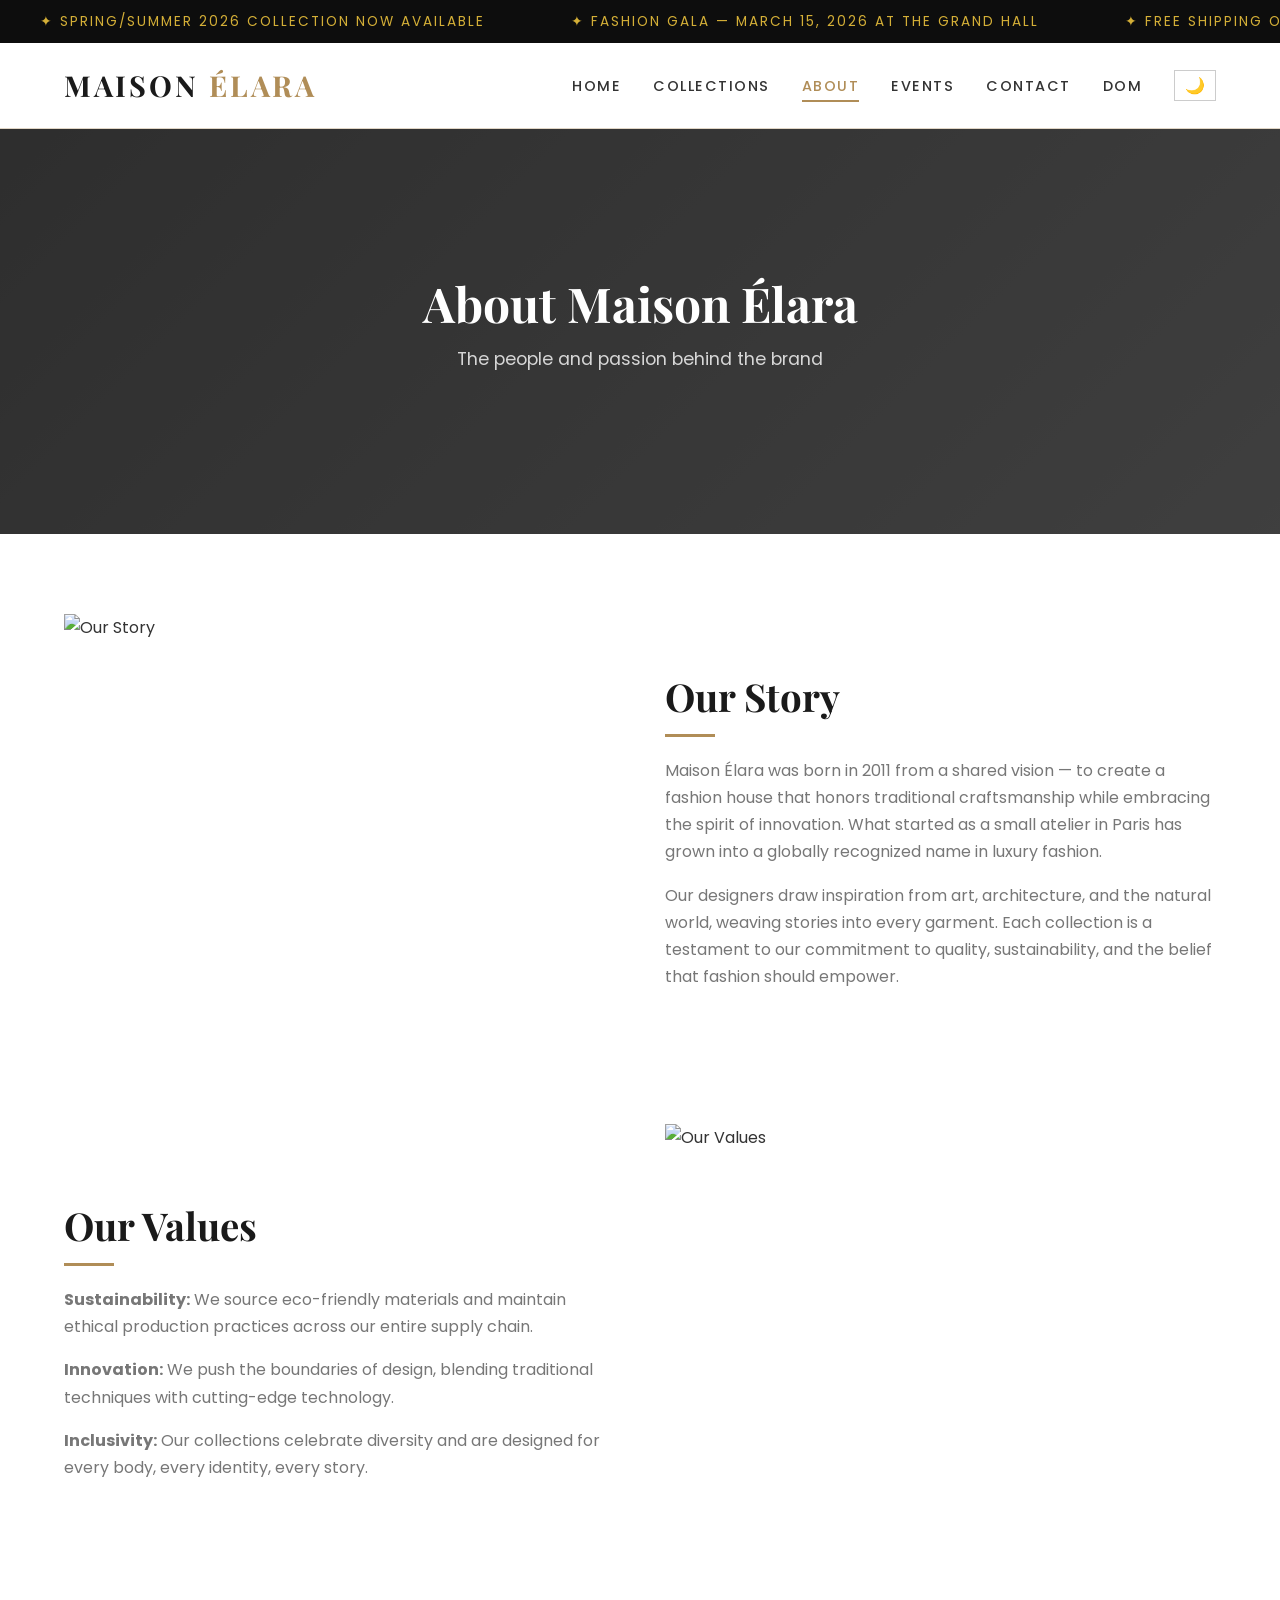
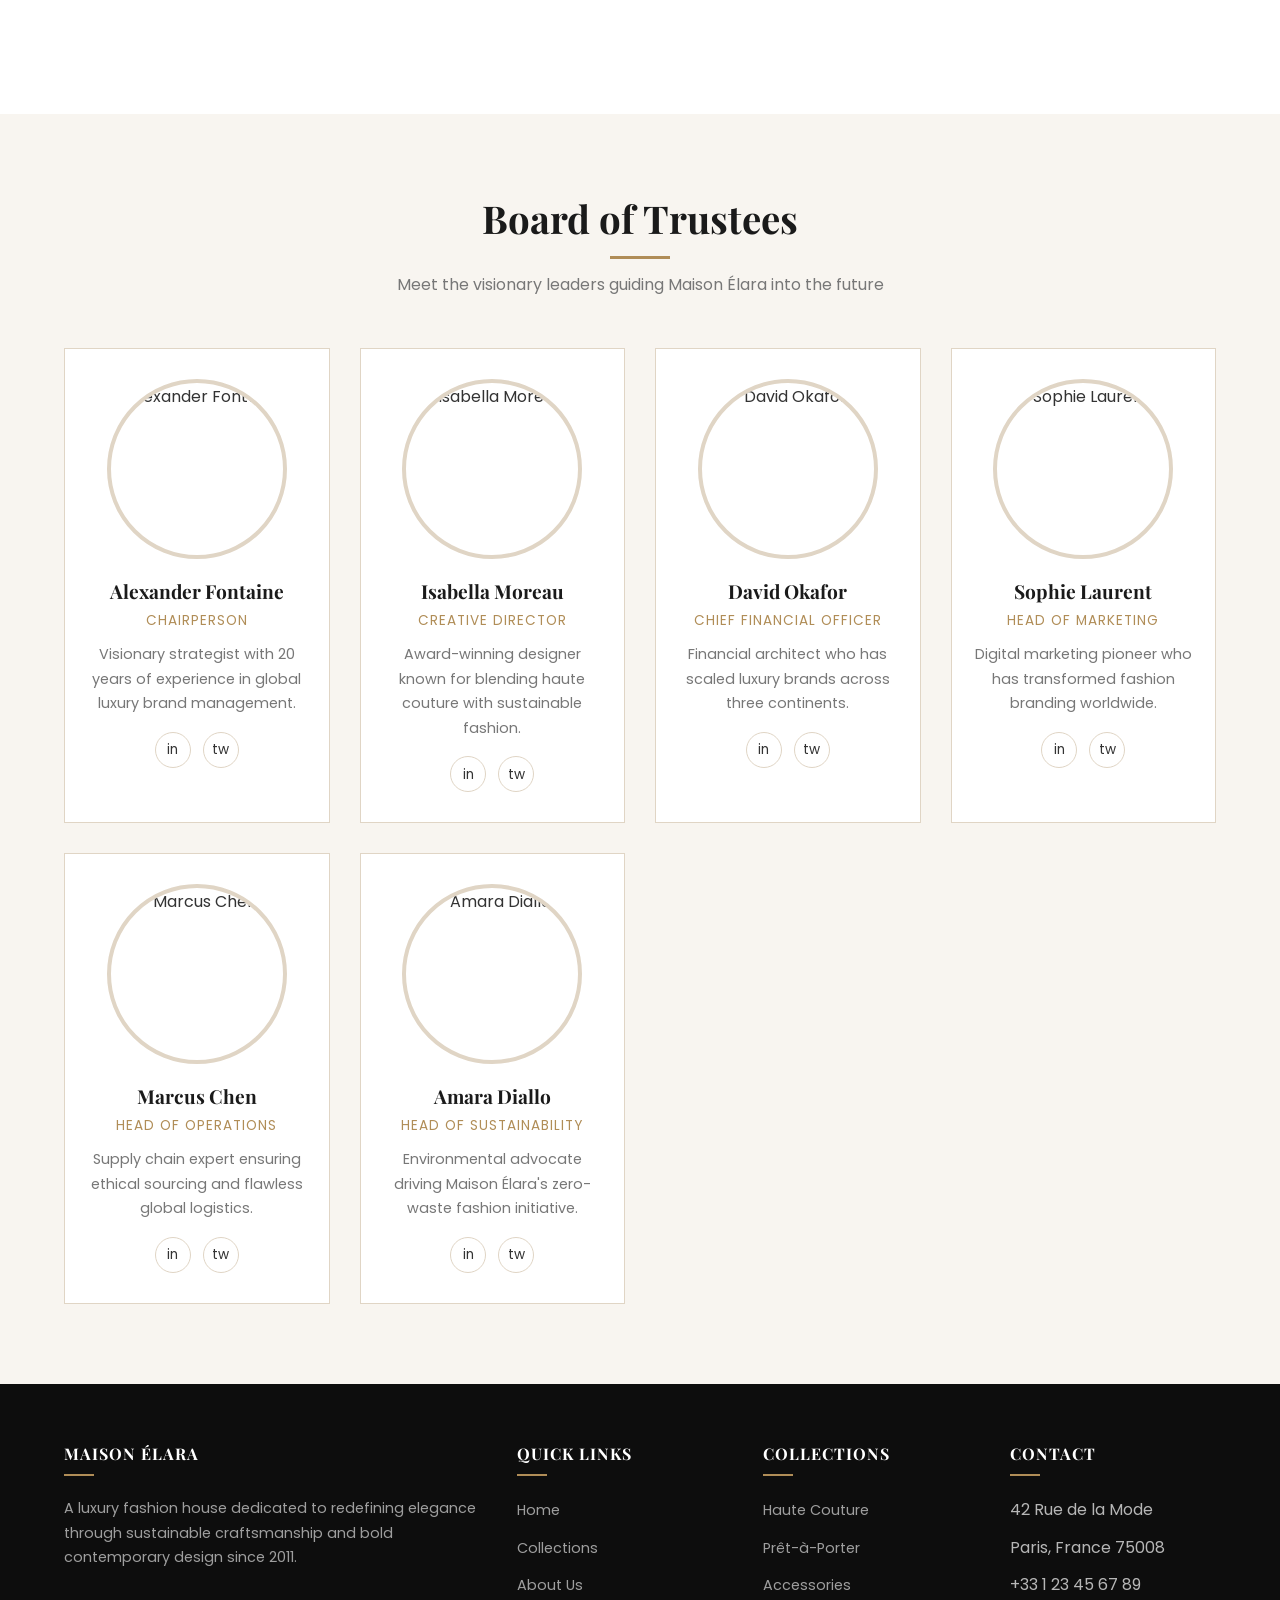
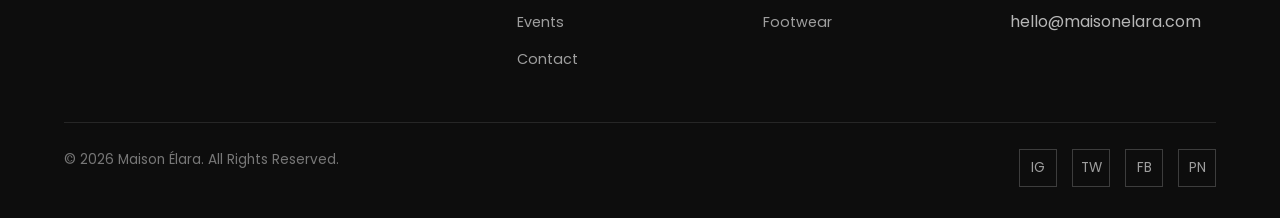
==== about.html @ 5d4a1395 "Initial commit" ====
<!doctype html>
<html lang="en">
  <head>
    <meta charset="UTF-8" />
    <meta name="viewport" content="width=device-width, initial-scale=1.0" />
    <title>About Us — MAISON ÉLARA</title>
    <link
      href="https://fonts.googleapis.com/css2?family=Playfair+Display:wght@400;700&family=Poppins:wght@300;400;500;600;700&display=swap"
      rel="stylesheet"
    />
    <link rel="stylesheet" href="styles.css" />
  </head>
  <body>
    <!-- ======== MARQUEE BAR ======== -->
    <div class="marquee-bar">
      <div class="marquee-content">
        <span>✦ Spring/Summer 2026 Collection Now Available</span>
        <span>✦ Fashion Gala — March 15, 2026 at The Grand Hall</span>
        <span>✦ Free Shipping on Orders Over $250</span>
        <span>✦ Book Your Private Styling Session Today</span>
        <span>✦ Spring/Summer 2026 Collection Now Available</span>
        <span>✦ Fashion Gala — March 15, 2026 at The Grand Hall</span>
        <span>✦ Free Shipping on Orders Over $250</span>
        <span>✦ Book Your Private Styling Session Today</span>
      </div>
    </div>

    <!-- ======== NAVIGATION ======== -->
    <nav class="top-nav">
      <div class="container nav-wrapper">
        <a href="index.html" class="logo">Maison <em>Élara</em></a>
        <ul class="nav-links">
          <li><a href="index.html">Home</a></li>
          <li><a href="products.html">Collections</a></li>
          <li><a href="about.html">About</a></li>
          <li><a href="events.html">Events</a></li>
          <li><a href="contact.html">Contact</a></li>
          <li><a href="dom-structure.html">DOM</a></li>
          <li>
            <button
              id="dark-mode-toggle"
              title="Toggle dark mode"
              style="
                background: none;
                border: 1px solid #ccc;
                padding: 5px 10px;
                cursor: pointer;
                font-size: 1rem;
              "
            >
              🌙
            </button>
          </li>
        </ul>
        <button class="hamburger" aria-label="Toggle navigation">
          <span></span>
          <span></span>
          <span></span>
        </button>
      </div>
    </nav>

    <!-- ======== PAGE BANNER ======== -->
    <section class="page-banner banner-about">
      <div class="banner-text">
        <h1>About Maison Élara</h1>
        <p>The people and passion behind the brand</p>
      </div>
    </section>

    <!-- ======== OUR STORY ======== -->
    <section class="section">
      <div class="container">
        <div class="story-block reveal">
          <div class="story-image">
            <img
              src="https://images.unsplash.com/photo-1558171813-4c088753af8f?w=800"
              alt="Our Story"
            />
          </div>
          <div class="story-text">
            <h2>Our Story</h2>
            <p>
              Maison Élara was born in 2011 from a shared vision — to create a
              fashion house that honors traditional craftsmanship while
              embracing the spirit of innovation. What started as a small
              atelier in Paris has grown into a globally recognized name in
              luxury fashion.
            </p>
            <p>
              Our designers draw inspiration from art, architecture, and the
              natural world, weaving stories into every garment. Each collection
              is a testament to our commitment to quality, sustainability, and
              the belief that fashion should empower.
            </p>
          </div>
        </div>
        <div class="story-block reveal" style="direction: rtl">
          <div class="story-image" style="direction: ltr">
            <img
              src="https://images.unsplash.com/photo-1445205170230-053b83016050?w=800"
              alt="Our Values"
            />
          </div>
          <div class="story-text" style="direction: ltr">
            <h2>Our Values</h2>
            <p>
              <strong>Sustainability:</strong> We source eco-friendly materials
              and maintain ethical production practices across our entire supply
              chain.
            </p>
            <p>
              <strong>Innovation:</strong> We push the boundaries of design,
              blending traditional techniques with cutting-edge technology.
            </p>
            <p>
              <strong>Inclusivity:</strong> Our collections celebrate diversity
              and are designed for every body, every identity, every story.
            </p>
          </div>
        </div>
      </div>
    </section>

    <!-- ======== BOARD OF TRUSTEES ======== -->
    <section class="section section-light">
      <div class="container">
        <div class="section-header reveal">
          <h2>Board of Trustees</h2>
          <p>Meet the visionary leaders guiding Maison Élara into the future</p>
        </div>
        <div class="trustees-grid">
          <!-- Trustee 1 -->
          <div class="trustee-card reveal">
            <div class="photo-frame">
              <img
                src="https://images.unsplash.com/photo-1507003211169-0a1dd7228f2d?w=300&h=300&fit=crop&crop=face"
                alt="Alexander Fontaine"
              />
            </div>
            <h4>Alexander Fontaine</h4>
            <p class="role">Chairperson</p>
            <p class="bio">
              Visionary strategist with 20 years of experience in global luxury
              brand management.
            </p>
            <div class="social-links">
              <a href="#" title="LinkedIn">in</a>
              <a href="#" title="Twitter">tw</a>
            </div>
          </div>

          <!-- Trustee 2 -->
          <div class="trustee-card reveal">
            <div class="photo-frame">
              <img
                src="https://images.unsplash.com/photo-1494790108377-be9c29b29330?w=300&h=300&fit=crop&crop=face"
                alt="Isabella Moreau"
              />
            </div>
            <h4>Isabella Moreau</h4>
            <p class="role">Creative Director</p>
            <p class="bio">
              Award-winning designer known for blending haute couture with
              sustainable fashion.
            </p>
            <div class="social-links">
              <a href="#" title="LinkedIn">in</a>
              <a href="#" title="Twitter">tw</a>
            </div>
          </div>

          <!-- Trustee 3 -->
          <div class="trustee-card reveal">
            <div class="photo-frame">
              <img
                src="https://images.unsplash.com/photo-1472099645785-5658abf4ff4e?w=300&h=300&fit=crop&crop=face"
                alt="David Okafor"
              />
            </div>
            <h4>David Okafor</h4>
            <p class="role">Chief Financial Officer</p>
            <p class="bio">
              Financial architect who has scaled luxury brands across three
              continents.
            </p>
            <div class="social-links">
              <a href="#" title="LinkedIn">in</a>
              <a href="#" title="Twitter">tw</a>
            </div>
          </div>

          <!-- Trustee 4 -->
          <div class="trustee-card reveal">
            <div class="photo-frame">
              <img
                src="https://images.unsplash.com/photo-1438761681033-6461ffad8d80?w=300&h=300&fit=crop&crop=face"
                alt="Sophie Laurent"
              />
            </div>
            <h4>Sophie Laurent</h4>
            <p class="role">Head of Marketing</p>
            <p class="bio">
              Digital marketing pioneer who has transformed fashion branding
              worldwide.
            </p>
            <div class="social-links">
              <a href="#" title="LinkedIn">in</a>
              <a href="#" title="Twitter">tw</a>
            </div>
          </div>

          <!-- Trustee 5 -->
          <div class="trustee-card reveal">
            <div class="photo-frame">
              <img
                src="https://images.unsplash.com/photo-1500648767791-00dcc994a43e?w=300&h=300&fit=crop&crop=face"
                alt="Marcus Chen"
              />
            </div>
            <h4>Marcus Chen</h4>
            <p class="role">Head of Operations</p>
            <p class="bio">
              Supply chain expert ensuring ethical sourcing and flawless global
              logistics.
            </p>
            <div class="social-links">
              <a href="#" title="LinkedIn">in</a>
              <a href="#" title="Twitter">tw</a>
            </div>
          </div>

          <!-- Trustee 6 -->
          <div class="trustee-card reveal">
            <div class="photo-frame">
              <img
                src="https://images.unsplash.com/photo-1534528741775-53994a69daeb?w=300&h=300&fit=crop&crop=face"
                alt="Amara Diallo"
              />
            </div>
            <h4>Amara Diallo</h4>
            <p class="role">Head of Sustainability</p>
            <p class="bio">
              Environmental advocate driving Maison Élara's zero-waste fashion
              initiative.
            </p>
            <div class="social-links">
              <a href="#" title="LinkedIn">in</a>
              <a href="#" title="Twitter">tw</a>
            </div>
          </div>
        </div>
      </div>
    </section>

    <!-- ======== FOOTER ======== -->
    <footer class="site-footer">
      <div class="container">
        <div class="footer-grid">
          <div class="footer-col">
            <h4>Maison Élara</h4>
            <p>
              A luxury fashion house dedicated to redefining elegance through
              sustainable craftsmanship and bold contemporary design since 2011.
            </p>
          </div>
          <div class="footer-col">
            <h4>Quick Links</h4>
            <ul>
              <li><a href="index.html">Home</a></li>
              <li><a href="products.html">Collections</a></li>
              <li><a href="about.html">About Us</a></li>
              <li><a href="events.html">Events</a></li>
              <li><a href="contact.html">Contact</a></li>
            </ul>
          </div>
          <div class="footer-col">
            <h4>Collections</h4>
            <ul>
              <li><a href="products.html">Haute Couture</a></li>
              <li><a href="products.html">Prêt-à-Porter</a></li>
              <li><a href="products.html">Accessories</a></li>
              <li><a href="products.html">Footwear</a></li>
            </ul>
          </div>
          <div class="footer-col">
            <h4>Contact</h4>
            <ul>
              <li>42 Rue de la Mode</li>
              <li>Paris, France 75008</li>
              <li>+33 1 23 45 67 89</li>
              <li>hello@maisonelara.com</li>
            </ul>
          </div>
        </div>
        <div class="footer-bottom">
          <p>
            &copy; <span id="current-year"></span> Maison Élara. All Rights
            Reserved.
          </p>
          <div class="footer-social">
            <a href="#" title="Instagram">IG</a>
            <a href="#" title="Twitter">TW</a>
            <a href="#" title="Facebook">FB</a>
            <a href="#" title="Pinterest">PN</a>
          </div>
        </div>
      </div>
    </footer>

    <button class="back-to-top" title="Back to top">&#8679;</button>
    <script src="script.js"></script>
  </body>
</html>
---- styles.css ----
/* ============================================
   MAISON ÉLARA — Fashion House
   External CSS Stylesheet
   ============================================ */

/* ---------- CSS Variables / Theme ---------- */
:root {
  --color-primary: #1a1a1a;
  --color-secondary: #b08d57;
  --color-accent: #d4af37;
  --color-light: #f8f5f0;
  --color-white: #ffffff;
  --color-dark: #0d0d0d;
  --color-text: #333333;
  --color-text-light: #777777;
  --color-border: #e0d5c5;
  --font-heading: "Playfair Display", Georgia, serif;
  --font-body: "Poppins", Helvetica, Arial, sans-serif;
  --transition: all 0.3s ease;
  --shadow: 0 4px 20px rgba(0, 0, 0, 0.08);
  --shadow-hover: 0 8px 30px rgba(0, 0, 0, 0.15);
  --max-width: 1200px;
}

/* ---------- Reset & Base ---------- */
*,
*::before,
*::after {
  margin: 0;
  padding: 0;
  box-sizing: border-box;
}

html {
  scroll-behavior: smooth;
  font-size: 16px;
}

body {
  font-family: var(--font-body);
  color: var(--color-text);
  background-color: var(--color-white);
  line-height: 1.7;
  overflow-x: hidden;
}

a {
  text-decoration: none;
  color: inherit;
  transition: var(--transition);
}

ul {
  list-style: none;
}

img {
  max-width: 100%;
  display: block;
}

h1,
h2,
h3,
h4,
h5,
h6 {
  font-family: var(--font-heading);
  font-weight: 700;
  line-height: 1.3;
  color: var(--color-primary);
}

h1 {
  font-size: 3.2rem;
}
h2 {
  font-size: 2.4rem;
}
h3 {
  font-size: 1.6rem;
}
h4 {
  font-size: 1.2rem;
}

p {
  margin-bottom: 1rem;
  color: var(--color-text-light);
}

.container {
  width: 90%;
  max-width: var(--max-width);
  margin: 0 auto;
}

/* ---------- Marquee Bar ---------- */
.marquee-bar {
  background: var(--color-dark);
  color: var(--color-accent);
  padding: 10px 0;
  overflow: hidden;
  white-space: nowrap;
  font-size: 0.85rem;
  letter-spacing: 2px;
  text-transform: uppercase;
  position: relative;
}

.marquee-content {
  display: inline-block;
  animation: marqueeScroll 30s linear infinite;
}

.marquee-content span {
  margin: 0 40px;
}

@keyframes marqueeScroll {
  0% {
    transform: translateX(0);
  }
  100% {
    transform: translateX(-50%);
  }
}

/* ---------- Top Navigation ---------- */
.top-nav {
  background: var(--color-white);
  border-bottom: 1px solid var(--color-border);
  position: sticky;
  top: 0;
  z-index: 1000;
  transition: var(--transition);
}

.top-nav.scrolled {
  box-shadow: 0 2px 20px rgba(0, 0, 0, 0.1);
}

.nav-wrapper {
  display: flex;
  align-items: center;
  justify-content: space-between;
  padding: 18px 0;
}

.logo {
  font-family: var(--font-heading);
  font-size: 1.8rem;
  font-weight: 700;
  color: var(--color-primary);
  letter-spacing: 3px;
  text-transform: uppercase;
}

.logo em {
  color: var(--color-secondary);
  font-style: normal;
}

.nav-links {
  display: flex;
  gap: 32px;
  align-items: center;
}

.nav-links a {
  font-size: 0.9rem;
  font-weight: 500;
  text-transform: uppercase;
  letter-spacing: 1.5px;
  color: var(--color-text);
  position: relative;
  padding: 4px 0;
}

.nav-links a::after {
  content: "";
  position: absolute;
  bottom: -2px;
  left: 0;
  width: 0;
  height: 2px;
  background: var(--color-secondary);
  transition: width 0.3s ease;
}

.nav-links a:hover::after,
.nav-links a.active::after {
  width: 100%;
}

.nav-links a:hover,
.nav-links a.active {
  color: var(--color-secondary);
}

/* Hamburger Menu */
.hamburger {
  display: none;
  flex-direction: column;
  gap: 5px;
  cursor: pointer;
  background: none;
  border: none;
  padding: 5px;
}

.hamburger span {
  width: 28px;
  height: 2px;
  background: var(--color-primary);
  transition: var(--transition);
}

.hamburger.active span:nth-child(1) {
  transform: rotate(45deg) translate(5px, 5px);
}

.hamburger.active span:nth-child(2) {
  opacity: 0;
}

.hamburger.active span:nth-child(3) {
  transform: rotate(-45deg) translate(5px, -5px);
}

/* ---------- Hero Section ---------- */
.hero {
  height: 90vh;
  min-height: 600px;
  background:
    linear-gradient(135deg, rgba(13, 13, 13, 0.7), rgba(26, 26, 26, 0.5)),
    url("https://images.unsplash.com/photo-1558618666-fcd25c85f82e?w=1600")
      center/cover no-repeat;
  display: flex;
  align-items: center;
  justify-content: center;
  text-align: center;
  color: var(--color-white);
  position: relative;
}

.hero-content {
  max-width: 700px;
  padding: 0 20px;
}

.hero-content h1 {
  color: var(--color-white);
  font-size: 4rem;
  margin-bottom: 1rem;
  opacity: 0;
  transform: translateY(30px);
  animation: fadeInUp 1s ease forwards 0.3s;
}

.hero-content p {
  color: rgba(255, 255, 255, 0.85);
  font-size: 1.15rem;
  margin-bottom: 2rem;
  opacity: 0;
  transform: translateY(30px);
  animation: fadeInUp 1s ease forwards 0.6s;
}

.typewriter-text {
  font-family: var(--font-heading);
  font-size: 1.4rem;
  color: var(--color-accent);
  min-height: 2rem;
  margin-bottom: 2rem;
}

.typewriter-cursor {
  animation: blink 0.7s infinite;
}

@keyframes blink {
  0%,
  100% {
    opacity: 1;
  }
  50% {
    opacity: 0;
  }
}

/* Buttons */
.btn {
  display: inline-block;
  padding: 14px 40px;
  font-size: 0.9rem;
  font-weight: 600;
  text-transform: uppercase;
  letter-spacing: 2px;
  border-radius: 0;
  cursor: pointer;
  transition: var(--transition);
  border: 2px solid transparent;
}

.btn-primary {
  background: var(--color-secondary);
  color: var(--color-white);
  border-color: var(--color-secondary);
}

.btn-primary:hover {
  background: transparent;
  color: var(--color-secondary);
}

.btn-outline {
  background: transparent;
  color: var(--color-white);
  border-color: var(--color-white);
}

.btn-outline:hover {
  background: var(--color-white);
  color: var(--color-primary);
}

.btn-dark {
  background: var(--color-primary);
  color: var(--color-white);
  border-color: var(--color-primary);
}

.btn-dark:hover {
  background: var(--color-secondary);
  border-color: var(--color-secondary);
}

.hero-buttons {
  display: flex;
  gap: 16px;
  justify-content: center;
  opacity: 0;
  transform: translateY(30px);
  animation: fadeInUp 1s ease forwards 0.9s;
}

@keyframes fadeInUp {
  to {
    opacity: 1;
    transform: translateY(0);
  }
}

/* ---------- Section Styling ---------- */
.section {
  padding: 80px 0;
}

.section-light {
  background: var(--color-light);
}

.section-dark {
  background: var(--color-dark);
  color: var(--color-white);
}

.section-header {
  text-align: center;
  margin-bottom: 50px;
}

.section-header h2 {
  margin-bottom: 12px;
  position: relative;
  display: inline-block;
}

.section-header h2::after {
  content: "";
  display: block;
  width: 60px;
  height: 3px;
  background: var(--color-secondary);
  margin: 12px auto 0;
}

.section-header p {
  max-width: 600px;
  margin: 0 auto;
}

/* ---------- Featured Grid (Home) ---------- */
.featured-grid {
  display: grid;
  grid-template-columns: repeat(auto-fit, minmax(300px, 1fr));
  gap: 30px;
}

.featured-card {
  position: relative;
  overflow: hidden;
  height: 420px;
  cursor: pointer;
}

.featured-card img {
  width: 100%;
  height: 100%;
  object-fit: cover;
  transition: transform 0.6s ease;
}

.featured-card:hover img {
  transform: scale(1.08);
}

.featured-card .overlay {
  position: absolute;
  bottom: 0;
  left: 0;
  right: 0;
  padding: 30px;
  background: linear-gradient(transparent, rgba(0, 0, 0, 0.8));
  color: var(--color-white);
  transform: translateY(20px);
  opacity: 0;
  transition: var(--transition);
}

.featured-card:hover .overlay {
  transform: translateY(0);
  opacity: 1;
}

.featured-card .overlay h3 {
  color: var(--color-white);
  margin-bottom: 5px;
}

.featured-card .overlay p {
  color: rgba(255, 255, 255, 0.8);
  font-size: 0.9rem;
}

/* ---------- Stats Strip ---------- */
.stats-strip {
  display: grid;
  grid-template-columns: repeat(4, 1fr);
  gap: 20px;
  text-align: center;
  padding: 60px 0;
}

.stat-item h3 {
  font-size: 2.8rem;
  color: var(--color-secondary);
  margin-bottom: 5px;
}

.stat-item p {
  text-transform: uppercase;
  letter-spacing: 2px;
  font-size: 0.8rem;
  color: var(--color-text-light);
}

/* ---------- Products Page ---------- */
.filter-bar {
  display: flex;
  justify-content: center;
  gap: 12px;
  margin-bottom: 40px;
  flex-wrap: wrap;
}

.filter-btn {
  padding: 10px 24px;
  background: transparent;
  border: 1px solid var(--color-border);
  cursor: pointer;
  font-family: var(--font-body);
  font-size: 0.85rem;
  text-transform: uppercase;
  letter-spacing: 1px;
  transition: var(--transition);
  color: var(--color-text);
}

.filter-btn:hover,
.filter-btn.active {
  background: var(--color-primary);
  color: var(--color-white);
  border-color: var(--color-primary);
}

.products-grid {
  display: grid;
  grid-template-columns: repeat(auto-fill, minmax(280px, 1fr));
  gap: 30px;
}

.product-card {
  background: var(--color-white);
  border: 1px solid var(--color-border);
  overflow: hidden;
  transition: var(--transition);
  opacity: 1;
  transform: scale(1);
}

.product-card.hidden {
  display: none;
}

.product-card:hover {
  box-shadow: var(--shadow-hover);
  transform: translateY(-5px);
}

.product-card .image-wrapper {
  position: relative;
  height: 350px;
  overflow: hidden;
  background: var(--color-light);
}

.product-card .image-wrapper img {
  width: 100%;
  height: 100%;
  object-fit: cover;
  transition: transform 0.5s ease;
}

.product-card:hover .image-wrapper img {
  transform: scale(1.05);
}

.product-card .quick-view {
  position: absolute;
  bottom: -50px;
  left: 0;
  right: 0;
  background: rgba(26, 26, 26, 0.9);
  color: var(--color-white);
  text-align: center;
  padding: 12px;
  font-size: 0.85rem;
  text-transform: uppercase;
  letter-spacing: 1px;
  cursor: pointer;
  transition: bottom 0.3s ease;
}

.product-card:hover .quick-view {
  bottom: 0;
}

.product-info {
  padding: 20px;
  text-align: center;
}

.product-info h4 {
  margin-bottom: 6px;
}

.product-info .category-tag {
  font-size: 0.75rem;
  text-transform: uppercase;
  letter-spacing: 1px;
  color: var(--color-secondary);
  margin-bottom: 8px;
}

.product-info .price {
  font-size: 1.1rem;
  font-weight: 600;
  color: var(--color-primary);
}

/* ---------- About / Board of Trustees ---------- */
.page-banner {
  height: 45vh;
  min-height: 300px;
  display: flex;
  align-items: center;
  justify-content: center;
  text-align: center;
  color: var(--color-white);
  position: relative;
}

.page-banner::before {
  content: "";
  position: absolute;
  inset: 0;
  background: rgba(13, 13, 13, 0.6);
}

.page-banner .banner-text {
  position: relative;
  z-index: 1;
}

.page-banner h1 {
  color: var(--color-white);
  font-size: 3rem;
  margin-bottom: 10px;
}

.page-banner p {
  color: rgba(255, 255, 255, 0.8);
  font-size: 1.1rem;
}

.banner-about {
  background:
    linear-gradient(135deg, rgba(13, 13, 13, 0.65), rgba(26, 26, 26, 0.5)),
    url("https://images.unsplash.com/photo-1441984904996-e0b6ba687e04?w=1600")
      center/cover;
}

.banner-events {
  background:
    linear-gradient(135deg, rgba(13, 13, 13, 0.65), rgba(26, 26, 26, 0.5)),
    url("https://images.unsplash.com/photo-1540575467063-178a50c2df87?w=1600")
      center/cover;
}

.banner-contact {
  background:
    linear-gradient(135deg, rgba(13, 13, 13, 0.65), rgba(26, 26, 26, 0.5)),
    url("https://images.unsplash.com/photo-1497366216548-37526070297c?w=1600")
      center/cover;
}

.banner-products {
  background:
    linear-gradient(135deg, rgba(13, 13, 13, 0.65), rgba(26, 26, 26, 0.5)),
    url("https://images.unsplash.com/photo-1490481651871-ab68de25d43d?w=1600")
      center/cover;
}

.banner-dom {
  background:
    linear-gradient(135deg, rgba(13, 13, 13, 0.65), rgba(26, 26, 26, 0.5)),
    url("https://images.unsplash.com/photo-1542831371-29b0f74f9713?w=1600")
      center/cover;
}

.story-block {
  display: grid;
  grid-template-columns: 1fr 1fr;
  gap: 50px;
  align-items: center;
  margin-bottom: 60px;
}

.story-block .story-image {
  height: 450px;
  overflow: hidden;
}

.story-block .story-image img {
  width: 100%;
  height: 100%;
  object-fit: cover;
}

.story-block .story-text h2 {
  margin-bottom: 20px;
}

.story-block .story-text h2::after {
  content: "";
  display: block;
  width: 50px;
  height: 3px;
  background: var(--color-secondary);
  margin-top: 12px;
}

.trustees-grid {
  display: grid;
  grid-template-columns: repeat(auto-fit, minmax(250px, 1fr));
  gap: 30px;
}

.trustee-card {
  text-align: center;
  padding: 30px 20px;
  background: var(--color-white);
  border: 1px solid var(--color-border);
  transition: var(--transition);
  position: relative;
  overflow: hidden;
}

.trustee-card:hover {
  box-shadow: var(--shadow-hover);
  transform: translateY(-8px);
}

.trustee-card .photo-frame {
  width: 180px;
  height: 180px;
  border-radius: 50%;
  overflow: hidden;
  margin: 0 auto 20px;
  border: 4px solid var(--color-border);
  transition: var(--transition);
}

.trustee-card:hover .photo-frame {
  border-color: var(--color-secondary);
}

.trustee-card .photo-frame img {
  width: 100%;
  height: 100%;
  object-fit: cover;
}

.trustee-card h4 {
  margin-bottom: 5px;
}

.trustee-card .role {
  color: var(--color-secondary);
  font-size: 0.85rem;
  text-transform: uppercase;
  letter-spacing: 1px;
  margin-bottom: 10px;
}

.trustee-card .bio {
  font-size: 0.9rem;
  color: var(--color-text-light);
}

.trustee-card .social-links {
  display: flex;
  gap: 12px;
  justify-content: center;
  margin-top: 15px;
}

.trustee-card .social-links a {
  width: 36px;
  height: 36px;
  border-radius: 50%;
  border: 1px solid var(--color-border);
  display: flex;
  align-items: center;
  justify-content: center;
  font-size: 0.85rem;
  transition: var(--transition);
}

.trustee-card .social-links a:hover {
  background: var(--color-secondary);
  color: var(--color-white);
  border-color: var(--color-secondary);
}

/* ---------- Events Page ---------- */
.events-timeline {
  position: relative;
  max-width: 900px;
  margin: 0 auto;
}

.events-timeline::before {
  content: "";
  position: absolute;
  left: 50%;
  top: 0;
  bottom: 0;
  width: 2px;
  background: var(--color-border);
  transform: translateX(-50%);
}

.event-item {
  display: flex;
  margin-bottom: 40px;
  position: relative;
}

.event-item:nth-child(odd) {
  flex-direction: row;
}

.event-item:nth-child(even) {
  flex-direction: row-reverse;
}

.event-date-badge {
  position: absolute;
  left: 50%;
  transform: translateX(-50%);
  width: 70px;
  height: 70px;
  border-radius: 50%;
  background: var(--color-secondary);
  color: var(--color-white);
  display: flex;
  flex-direction: column;
  align-items: center;
  justify-content: center;
  font-size: 0.75rem;
  text-transform: uppercase;
  z-index: 2;
}

.event-date-badge .day {
  font-size: 1.3rem;
  font-weight: 700;
  line-height: 1;
}

.event-content {
  width: 45%;
  background: var(--color-white);
  border: 1px solid var(--color-border);
  padding: 25px;
  transition: var(--transition);
}

.event-content:hover {
  box-shadow: var(--shadow);
}

.event-content h3 {
  margin-bottom: 8px;
}

.event-content .event-meta {
  font-size: 0.85rem;
  color: var(--color-secondary);
  margin-bottom: 10px;
}

.event-content .event-meta span {
  margin-right: 15px;
}

.event-countdown {
  display: flex;
  gap: 12px;
  margin-top: 15px;
}

.countdown-unit {
  text-align: center;
  background: var(--color-light);
  padding: 8px 12px;
  min-width: 55px;
}

.countdown-unit .number {
  font-size: 1.3rem;
  font-weight: 700;
  color: var(--color-primary);
  font-family: var(--font-heading);
}

.countdown-unit .label {
  font-size: 0.65rem;
  text-transform: uppercase;
  letter-spacing: 1px;
  color: var(--color-text-light);
}

/* ---------- Contact / Inquiries ---------- */
.contact-layout {
  display: grid;
  grid-template-columns: 1fr 1.5fr;
  gap: 50px;
}

.contact-info-panel {
  padding: 40px;
  background: var(--color-primary);
  color: var(--color-white);
}

.contact-info-panel h3 {
  color: var(--color-white);
  margin-bottom: 20px;
}

.contact-info-panel h3::after {
  content: "";
  display: block;
  width: 40px;
  height: 3px;
  background: var(--color-secondary);
  margin-top: 10px;
}

.contact-detail {
  display: flex;
  gap: 15px;
  margin-bottom: 25px;
  align-items: flex-start;
}

.contact-detail .icon {
  width: 40px;
  height: 40px;
  border: 1px solid rgba(255, 255, 255, 0.2);
  display: flex;
  align-items: center;
  justify-content: center;
  flex-shrink: 0;
  font-size: 1rem;
}

.contact-detail h4 {
  color: var(--color-white);
  font-size: 0.95rem;
  margin-bottom: 4px;
}

.contact-detail p {
  color: rgba(255, 255, 255, 0.7);
  font-size: 0.9rem;
  margin: 0;
}

.contact-form-panel {
  padding: 40px;
  background: var(--color-white);
  border: 1px solid var(--color-border);
}

.contact-form-panel h3 {
  margin-bottom: 25px;
}

.form-row {
  display: grid;
  grid-template-columns: 1fr 1fr;
  gap: 20px;
}

.form-group {
  margin-bottom: 20px;
}

.form-group label {
  display: block;
  font-size: 0.85rem;
  font-weight: 500;
  text-transform: uppercase;
  letter-spacing: 1px;
  margin-bottom: 8px;
  color: var(--color-text);
}

.form-group input,
.form-group select,
.form-group textarea {
  width: 100%;
  padding: 12px 16px;
  border: 1px solid var(--color-border);
  background: var(--color-light);
  font-family: var(--font-body);
  font-size: 0.95rem;
  color: var(--color-text);
  transition: var(--transition);
  outline: none;
}

.form-group input:focus,
.form-group select:focus,
.form-group textarea:focus {
  border-color: var(--color-secondary);
  box-shadow: 0 0 0 3px rgba(176, 141, 87, 0.15);
}

.form-group textarea {
  resize: vertical;
  min-height: 120px;
}

.form-group .error-msg {
  color: #e74c3c;
  font-size: 0.8rem;
  margin-top: 5px;
  display: none;
}

.form-group.has-error input,
.form-group.has-error select,
.form-group.has-error textarea {
  border-color: #e74c3c;
}

.form-group.has-error .error-msg {
  display: block;
}

.form-group.success input,
.form-group.success select,
.form-group.success textarea {
  border-color: #27ae60;
}

/* ---------- DOM Structure Page ---------- */
.dom-tree {
  font-family: "Courier New", monospace;
  padding: 30px;
  background: var(--color-dark);
  color: #a8d8a8;
  border-radius: 8px;
  overflow-x: auto;
  line-height: 1.8;
}

.dom-tree .tag {
  color: #e06c75;
}

.dom-tree .attr {
  color: #d19a66;
}

.dom-tree .text-node {
  color: #98c379;
}

.dom-tree .comment {
  color: #5c6370;
  font-style: italic;
}

.dom-tree details {
  margin-left: 24px;
}

.dom-tree summary {
  cursor: pointer;
  padding: 2px 0;
  transition: color 0.2s;
}

.dom-tree summary:hover {
  color: var(--color-accent);
}

.dom-visual {
  display: flex;
  flex-direction: column;
  align-items: center;
  gap: 10px;
}

.dom-node {
  padding: 10px 24px;
  border: 2px solid var(--color-secondary);
  text-align: center;
  font-weight: 600;
  font-size: 0.9rem;
  background: var(--color-white);
  position: relative;
  transition: var(--transition);
  cursor: pointer;
}

.dom-node:hover {
  background: var(--color-secondary);
  color: var(--color-white);
  transform: scale(1.05);
}

.dom-connector {
  width: 2px;
  height: 20px;
  background: var(--color-border);
}

.dom-children {
  display: flex;
  gap: 15px;
  justify-content: center;
  flex-wrap: wrap;
  position: relative;
}

.dom-children::before {
  content: "";
  position: absolute;
  top: -10px;
  left: 20%;
  right: 20%;
  height: 2px;
  background: var(--color-border);
}

.dom-branch {
  display: flex;
  flex-direction: column;
  align-items: center;
  gap: 8px;
}

.dom-branch .dom-node {
  font-size: 0.8rem;
  padding: 8px 16px;
  border-width: 1px;
}

/* ---------- Footer ---------- */
.site-footer {
  background: var(--color-dark);
  color: rgba(255, 255, 255, 0.7);
  padding: 60px 0 30px;
}

.footer-grid {
  display: grid;
  grid-template-columns: 2fr 1fr 1fr 1fr;
  gap: 40px;
  margin-bottom: 40px;
}

.footer-col h4 {
  color: var(--color-white);
  font-size: 1rem;
  text-transform: uppercase;
  letter-spacing: 1px;
  margin-bottom: 20px;
  position: relative;
}

.footer-col h4::after {
  content: "";
  display: block;
  width: 30px;
  height: 2px;
  background: var(--color-secondary);
  margin-top: 10px;
}

.footer-col p {
  font-size: 0.9rem;
  color: rgba(255, 255, 255, 0.6);
}

.footer-col ul li {
  margin-bottom: 10px;
}

.footer-col ul li a {
  font-size: 0.9rem;
  color: rgba(255, 255, 255, 0.6);
  transition: var(--transition);
}

.footer-col ul li a:hover {
  color: var(--color-secondary);
  padding-left: 5px;
}

.footer-bottom {
  border-top: 1px solid rgba(255, 255, 255, 0.1);
  padding-top: 25px;
  display: flex;
  justify-content: space-between;
  align-items: center;
  font-size: 0.85rem;
}

.footer-bottom .footer-social {
  display: flex;
  gap: 15px;
}

.footer-bottom .footer-social a {
  width: 38px;
  height: 38px;
  border: 1px solid rgba(255, 255, 255, 0.2);
  display: flex;
  align-items: center;
  justify-content: center;
  transition: var(--transition);
  color: rgba(255, 255, 255, 0.6);
}

.footer-bottom .footer-social a:hover {
  background: var(--color-secondary);
  border-color: var(--color-secondary);
  color: var(--color-white);
}

/* ---------- Scroll Reveal Animation ---------- */
.reveal {
  opacity: 0;
  transform: translateY(40px);
  transition:
    opacity 0.8s ease,
    transform 0.8s ease;
}

.reveal.visible {
  opacity: 1;
  transform: translateY(0);
}

/* ---------- Back to Top Button ---------- */
.back-to-top {
  position: fixed;
  bottom: 30px;
  right: 30px;
  width: 46px;
  height: 46px;
  background: var(--color-secondary);
  color: var(--color-white);
  border: none;
  cursor: pointer;
  font-size: 1.2rem;
  display: none;
  align-items: center;
  justify-content: center;
  z-index: 999;
  transition: var(--transition);
}

.back-to-top.show {
  display: flex;
}

.back-to-top:hover {
  background: var(--color-primary);
}

/* ---------- Modal ---------- */
.modal-overlay {
  position: fixed;
  inset: 0;
  background: rgba(0, 0, 0, 0.7);
  z-index: 2000;
  display: none;
  align-items: center;
  justify-content: center;
}

.modal-overlay.active {
  display: flex;
}

.modal-content {
  background: var(--color-white);
  padding: 40px;
  max-width: 500px;
  width: 90%;
  position: relative;
  animation: modalIn 0.3s ease;
}

@keyframes modalIn {
  from {
    transform: scale(0.9);
    opacity: 0;
  }
  to {
    transform: scale(1);
    opacity: 1;
  }
}

.modal-close {
  position: absolute;
  top: 15px;
  right: 20px;
  font-size: 1.5rem;
  cursor: pointer;
  background: none;
  border: none;
  color: var(--color-text);
  transition: var(--transition);
}

.modal-close:hover {
  color: var(--color-secondary);
}

/* ---------- Toast Notifications ---------- */
.toast {
  position: fixed;
  bottom: 30px;
  left: 50%;
  transform: translateX(-50%) translateY(100px);
  background: var(--color-primary);
  color: var(--color-white);
  padding: 16px 30px;
  font-size: 0.9rem;
  z-index: 3000;
  transition: transform 0.4s ease;
  white-space: nowrap;
}

.toast.show {
  transform: translateX(-50%) translateY(0);
}

.toast.success {
  background: #27ae60;
}

.toast.error {
  background: #e74c3c;
}

/* ---------- Responsive Design ---------- */
@media (max-width: 992px) {
  h1 {
    font-size: 2.4rem;
  }
  h2 {
    font-size: 1.8rem;
  }

  .hero {
    height: 70vh;
  }
  .hero-content h1 {
    font-size: 2.8rem;
  }

  .story-block {
    grid-template-columns: 1fr;
    gap: 30px;
  }

  .story-block .story-image {
    height: 300px;
  }

  .footer-grid {
    grid-template-columns: 1fr 1fr;
  }

  .stats-strip {
    grid-template-columns: repeat(2, 1fr);
  }

  .contact-layout {
    grid-template-columns: 1fr;
  }

  .events-timeline::before {
    display: none;
  }

  .event-item,
  .event-item:nth-child(even) {
    flex-direction: column;
    align-items: flex-start;
  }

  .event-date-badge {
    position: static;
    transform: none;
    margin-bottom: 15px;
  }

  .event-content {
    width: 100%;
  }
}

@media (max-width: 768px) {
  .nav-links {
    position: fixed;
    top: 0;
    right: -100%;
    width: 280px;
    height: 100vh;
    background: var(--color-white);
    flex-direction: column;
    padding: 80px 30px 30px;
    gap: 20px;
    box-shadow: -5px 0 20px rgba(0, 0, 0, 0.1);
    transition: right 0.3s ease;
    z-index: 999;
  }

  .nav-links.open {
    right: 0;
  }

  .hamburger {
    display: flex;
    z-index: 1000;
  }

  .hero-content h1 {
    font-size: 2.2rem;
  }

  .hero-buttons {
    flex-direction: column;
    align-items: center;
  }

  .page-banner h1 {
    font-size: 2rem;
  }

  .form-row {
    grid-template-columns: 1fr;
  }

  .footer-grid {
    grid-template-columns: 1fr;
  }

  .footer-bottom {
    flex-direction: column;
    gap: 15px;
    text-align: center;
  }

  .trustees-grid {
    grid-template-columns: 1fr;
  }
}
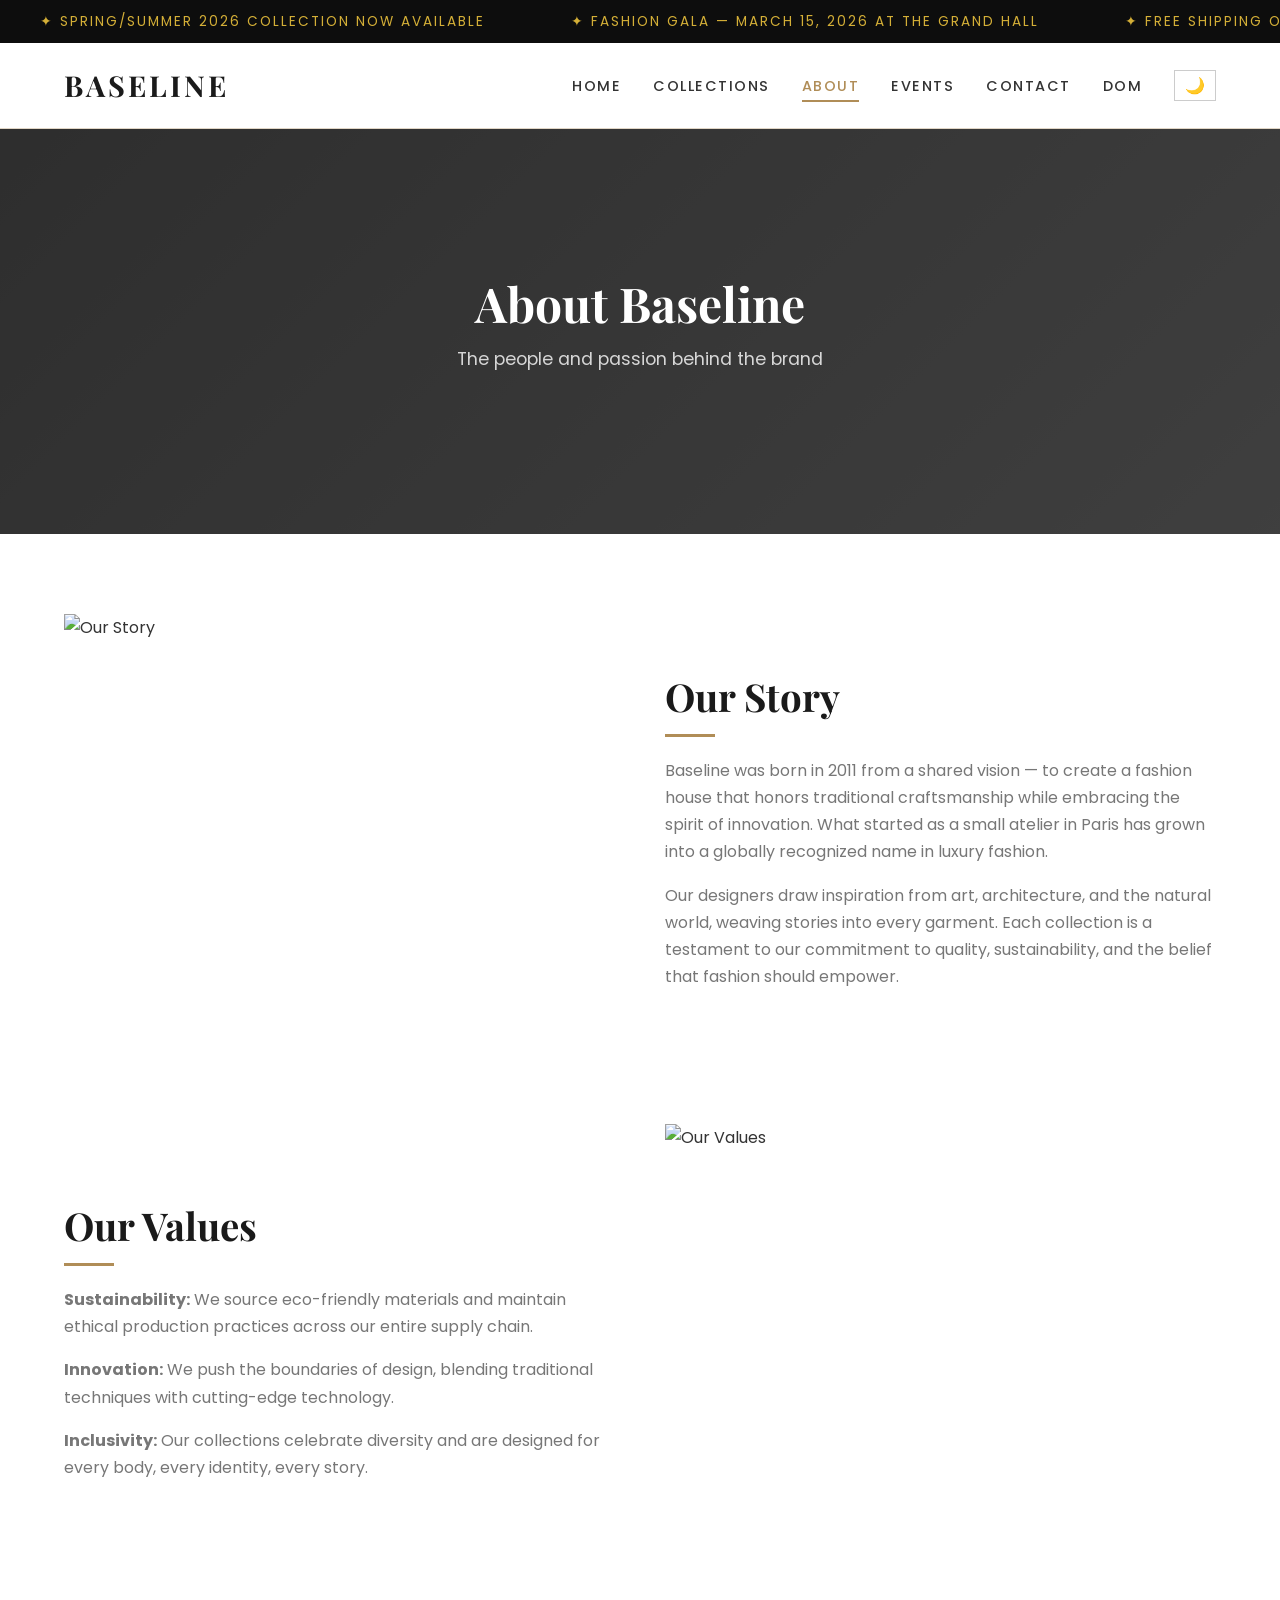
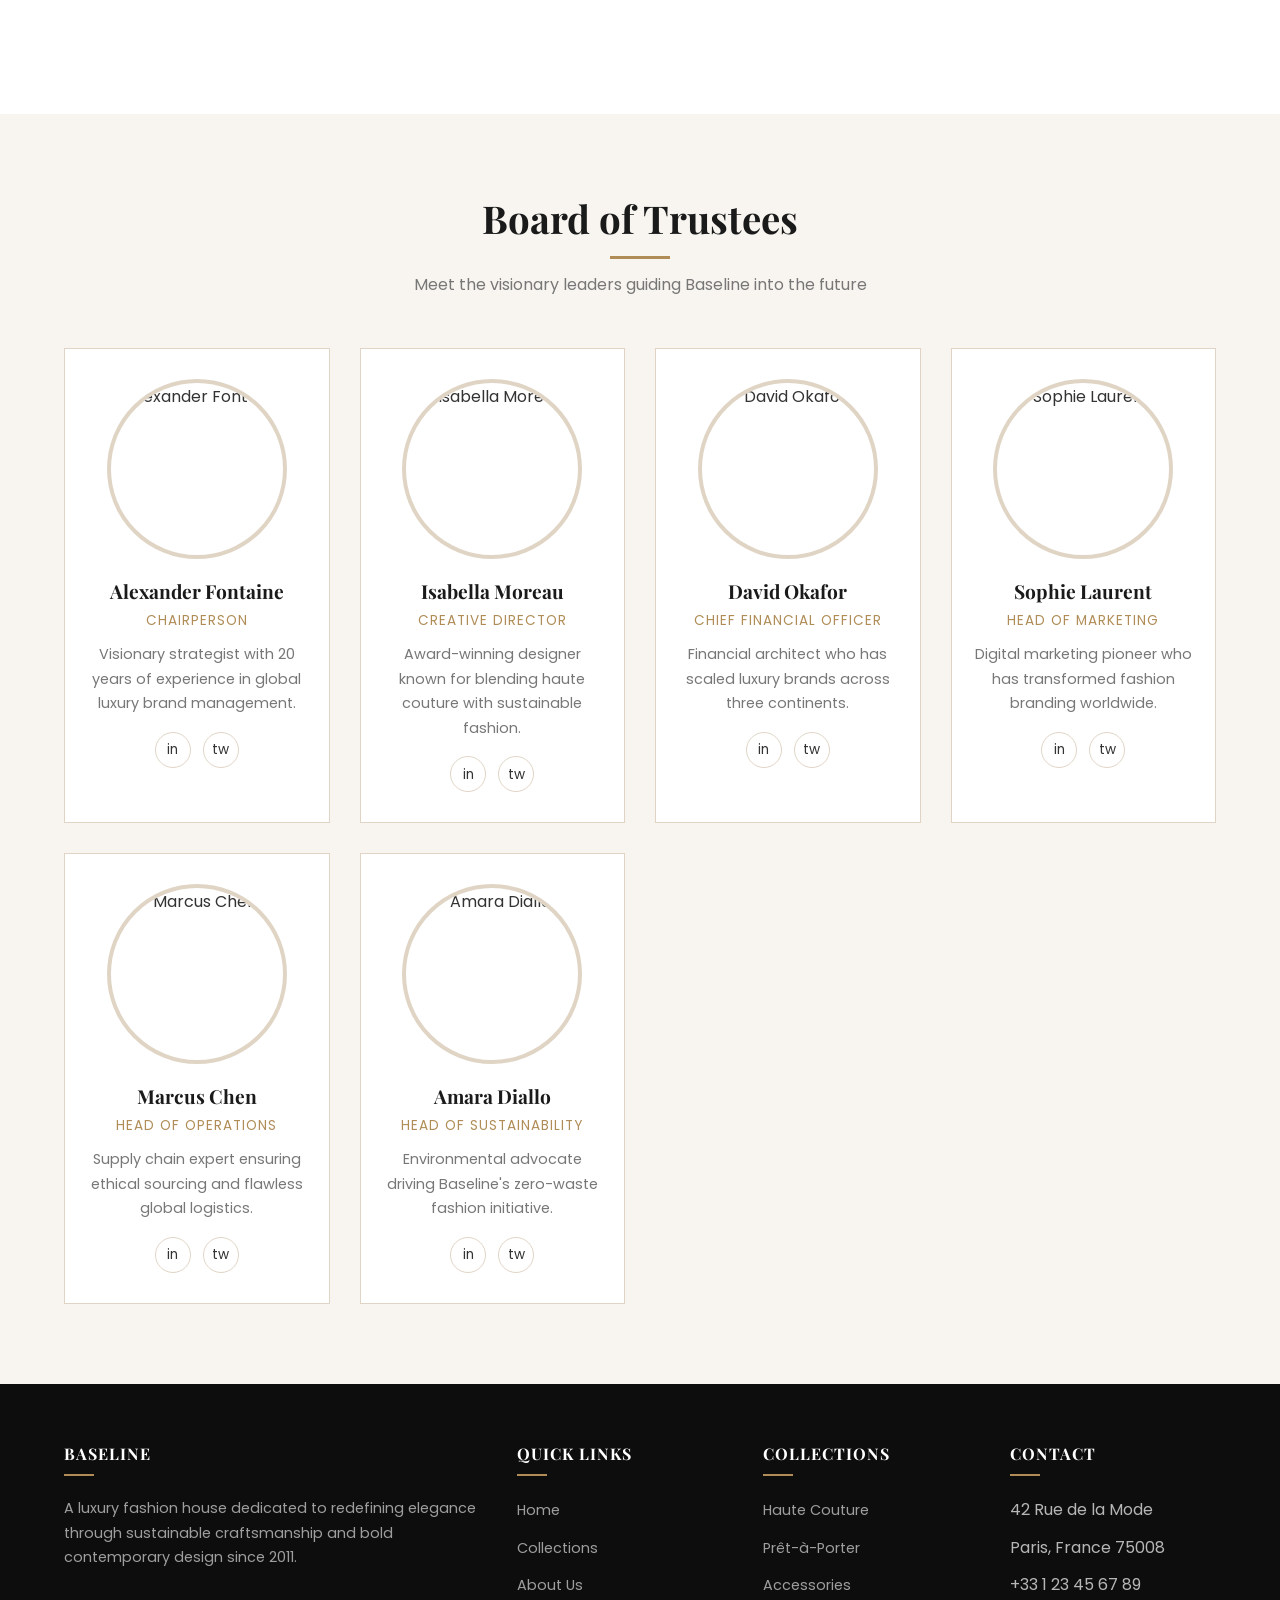
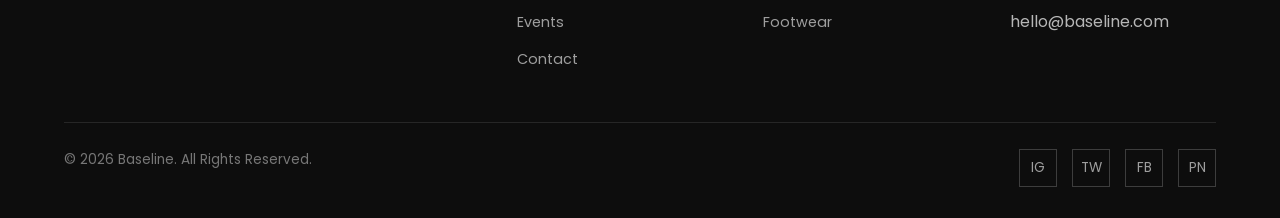
==== commit 9295be41: "Rename project to Baseline" ====
--- a/about.html
+++ b/about.html
@@ -3,7 +3,7 @@
   <head>
     <meta charset="UTF-8" />
     <meta name="viewport" content="width=device-width, initial-scale=1.0" />
-    <title>About Us — MAISON ÉLARA</title>
+    <title>About Us — BASELINE</title>
     <link
       href="https://fonts.googleapis.com/css2?family=Playfair+Display:wght@400;700&family=Poppins:wght@300;400;500;600;700&display=swap"
       rel="stylesheet"
@@ -28,7 +28,7 @@
     <!-- ======== NAVIGATION ======== -->
     <nav class="top-nav">
       <div class="container nav-wrapper">
-        <a href="index.html" class="logo">Maison <em>Élara</em></a>
+        <a href="index.html" class="logo">Baseline</a>
         <ul class="nav-links">
           <li><a href="index.html">Home</a></li>
           <li><a href="products.html">Collections</a></li>
@@ -63,7 +63,7 @@
     <!-- ======== PAGE BANNER ======== -->
     <section class="page-banner banner-about">
       <div class="banner-text">
-        <h1>About Maison Élara</h1>
+        <h1>About Baseline</h1>
         <p>The people and passion behind the brand</p>
       </div>
     </section>
@@ -81,7 +81,7 @@
           <div class="story-text">
             <h2>Our Story</h2>
             <p>
-              Maison Élara was born in 2011 from a shared vision — to create a
+              Baseline was born in 2011 from a shared vision — to create a
               fashion house that honors traditional craftsmanship while
               embracing the spirit of innovation. What started as a small
               atelier in Paris has grown into a globally recognized name in
@@ -127,7 +127,7 @@
       <div class="container">
         <div class="section-header reveal">
           <h2>Board of Trustees</h2>
-          <p>Meet the visionary leaders guiding Maison Élara into the future</p>
+          <p>Meet the visionary leaders guiding Baseline into the future</p>
         </div>
         <div class="trustees-grid">
           <!-- Trustee 1 -->
@@ -241,7 +241,7 @@
             <h4>Amara Diallo</h4>
             <p class="role">Head of Sustainability</p>
             <p class="bio">
-              Environmental advocate driving Maison Élara's zero-waste fashion
+              Environmental advocate driving Baseline's zero-waste fashion
               initiative.
             </p>
             <div class="social-links">
@@ -258,7 +258,7 @@
       <div class="container">
         <div class="footer-grid">
           <div class="footer-col">
-            <h4>Maison Élara</h4>
+            <h4>Baseline</h4>
             <p>
               A luxury fashion house dedicated to redefining elegance through
               sustainable craftsmanship and bold contemporary design since 2011.
@@ -289,13 +289,13 @@
               <li>42 Rue de la Mode</li>
               <li>Paris, France 75008</li>
               <li>+33 1 23 45 67 89</li>
-              <li>hello@maisonelara.com</li>
+              <li>hello@baseline.com</li>
             </ul>
           </div>
         </div>
         <div class="footer-bottom">
           <p>
-            &copy; <span id="current-year"></span> Maison Élara. All Rights
+            &copy; <span id="current-year"></span> Baseline. All Rights
             Reserved.
           </p>
           <div class="footer-social">
--- a/styles.css
+++ b/styles.css
@@ -1,5 +1,5 @@
 /* ============================================
-   MAISON ÉLARA — Fashion House
+   BASELINE — Fashion House
    External CSS Stylesheet
    ============================================ */
 
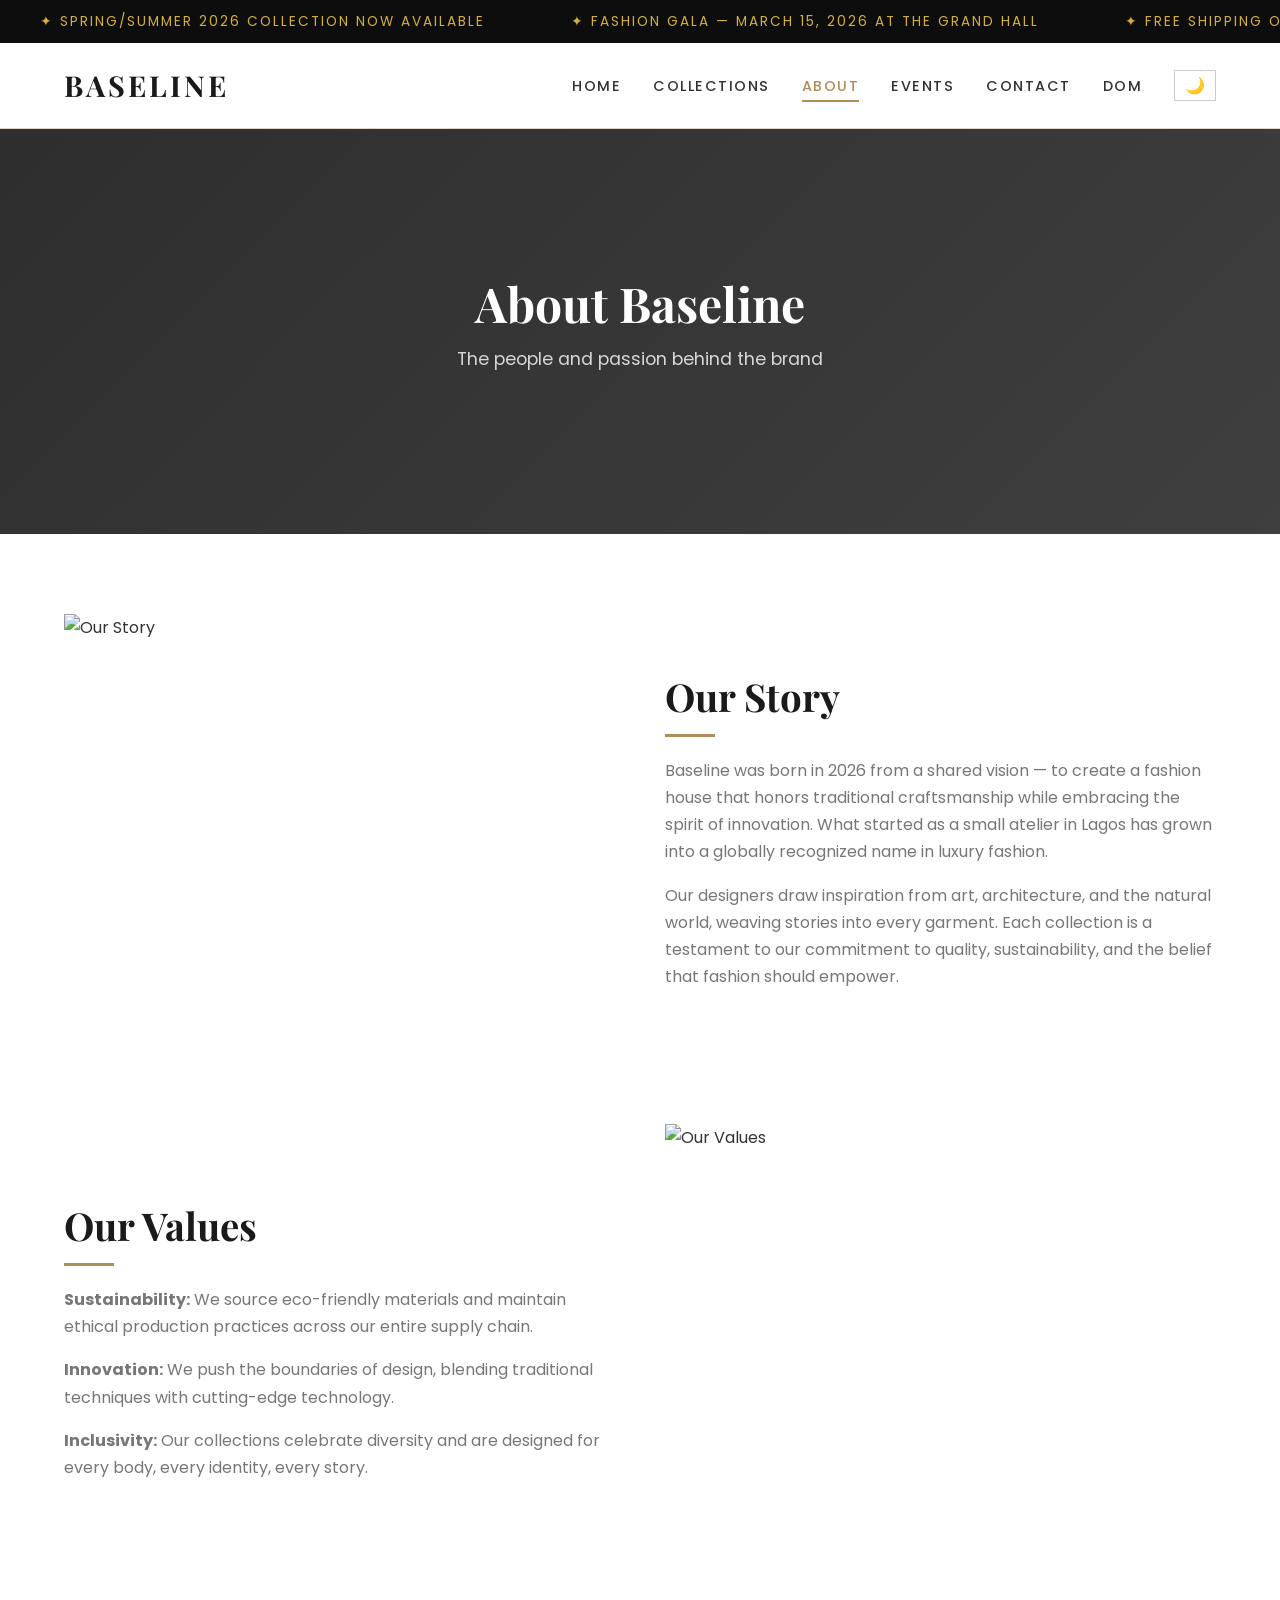
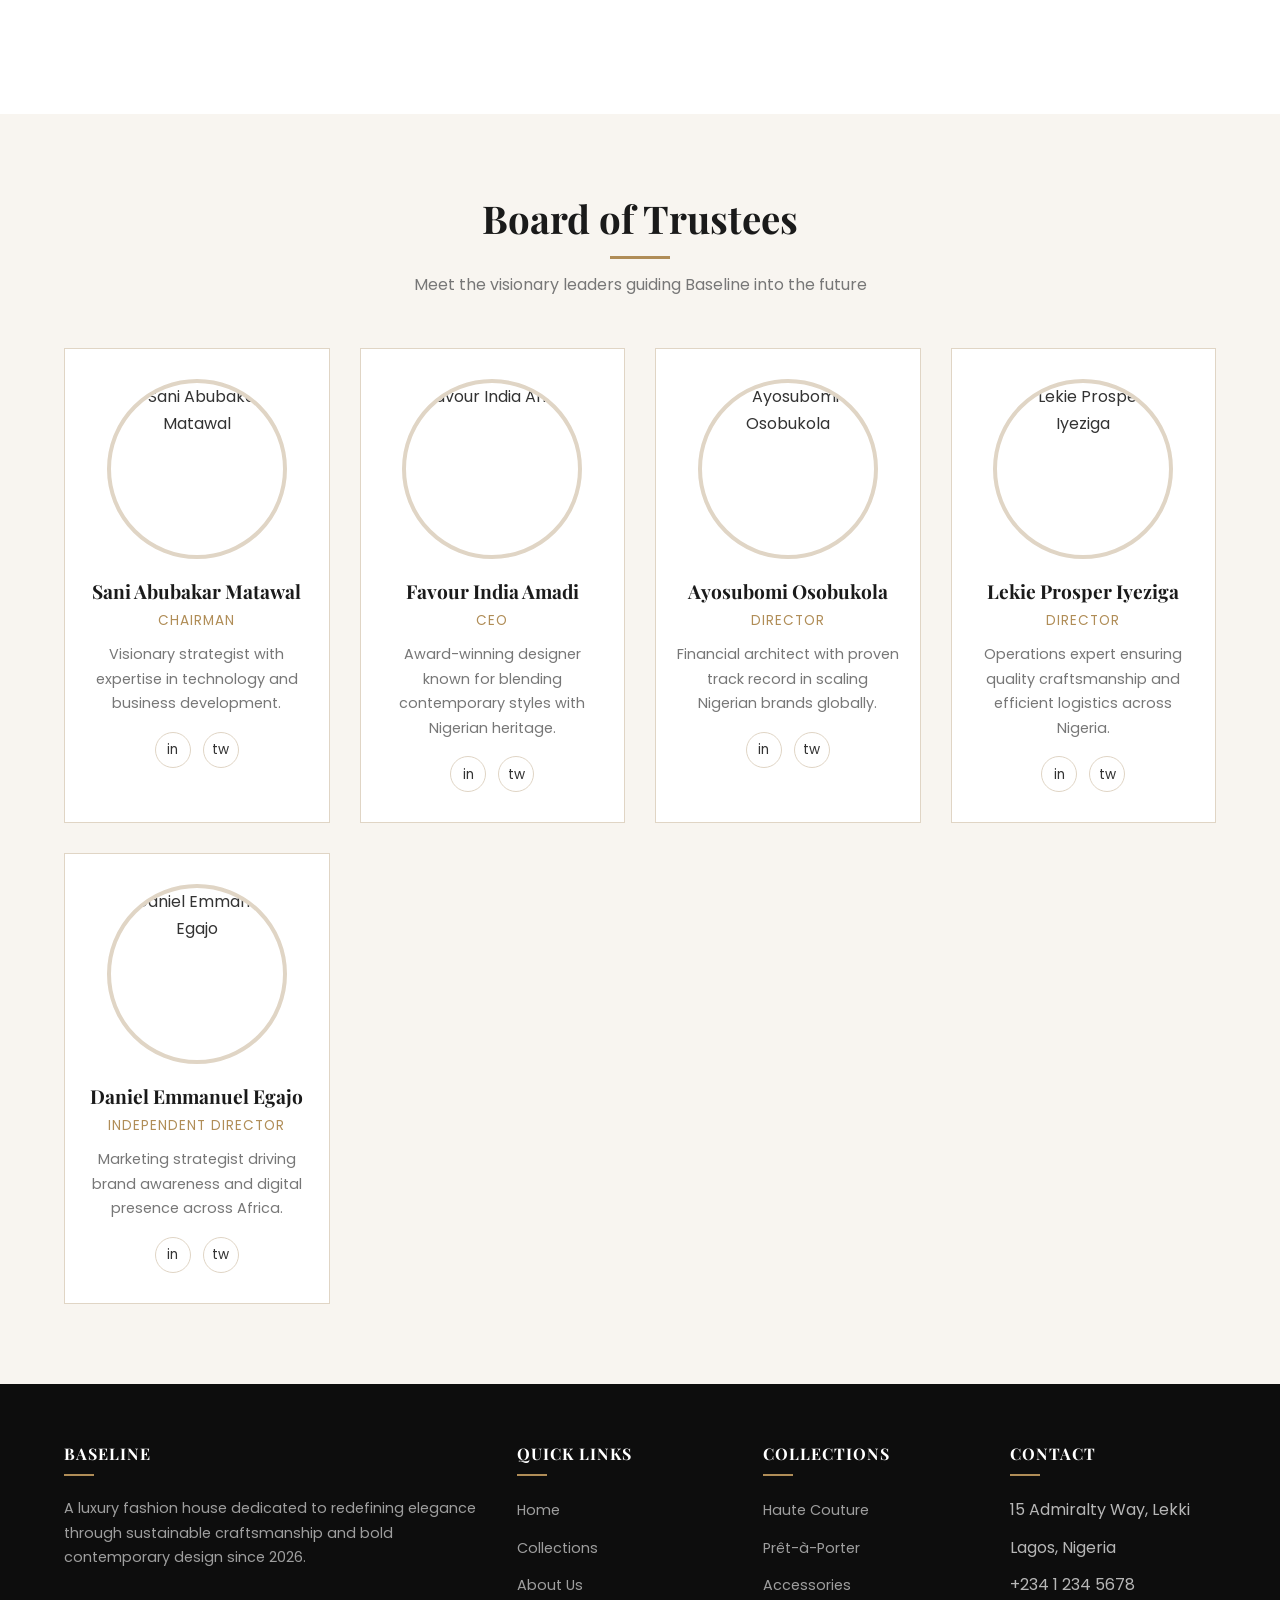
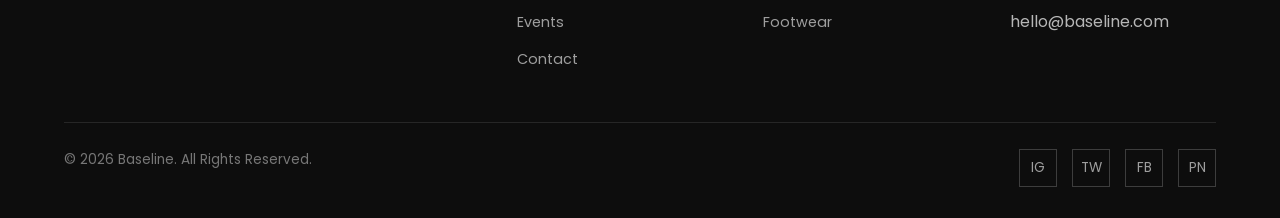
==== commit c484f433: "Update website with DOM docs and index redesign" ====
--- a/about.html
+++ b/about.html
@@ -16,11 +16,11 @@
       <div class="marquee-content">
         <span>✦ Spring/Summer 2026 Collection Now Available</span>
         <span>✦ Fashion Gala — March 15, 2026 at The Grand Hall</span>
-        <span>✦ Free Shipping on Orders Over $250</span>
+        <span>✦ Free Shipping on Orders Over ₦250</span>
         <span>✦ Book Your Private Styling Session Today</span>
         <span>✦ Spring/Summer 2026 Collection Now Available</span>
         <span>✦ Fashion Gala — March 15, 2026 at The Grand Hall</span>
-        <span>✦ Free Shipping on Orders Over $250</span>
+        <span>✦ Free Shipping on Orders Over ₦250</span>
         <span>✦ Book Your Private Styling Session Today</span>
       </div>
     </div>
@@ -81,10 +81,10 @@
           <div class="story-text">
             <h2>Our Story</h2>
             <p>
-              Baseline was born in 2011 from a shared vision — to create a
+              Baseline was born in 2026 from a shared vision — to create a
               fashion house that honors traditional craftsmanship while
               embracing the spirit of innovation. What started as a small
-              atelier in Paris has grown into a globally recognized name in
+              atelier in Lagos has grown into a globally recognized name in
               luxury fashion.
             </p>
             <p>
@@ -134,15 +134,15 @@
           <div class="trustee-card reveal">
             <div class="photo-frame">
               <img
-                src="https://images.unsplash.com/photo-1507003211169-0a1dd7228f2d?w=300&h=300&fit=crop&crop=face"
-                alt="Alexander Fontaine"
-              />
-            </div>
-            <h4>Alexander Fontaine</h4>
-            <p class="role">Chairperson</p>
-            <p class="bio">
-              Visionary strategist with 20 years of experience in global luxury
-              brand management.
+                src="images/Sani Abubakar Matawal.png"
+                alt="Sani Abubakar Matawal"
+              />
+            </div>
+            <h4>Sani Abubakar Matawal</h4>
+            <p class="role">Chairman</p>
+            <p class="bio">
+              Visionary strategist with expertise in technology and business
+              development.
             </p>
             <div class="social-links">
               <a href="#" title="LinkedIn">in</a>
@@ -154,15 +154,15 @@
           <div class="trustee-card reveal">
             <div class="photo-frame">
               <img
-                src="https://images.unsplash.com/photo-1494790108377-be9c29b29330?w=300&h=300&fit=crop&crop=face"
-                alt="Isabella Moreau"
-              />
-            </div>
-            <h4>Isabella Moreau</h4>
-            <p class="role">Creative Director</p>
-            <p class="bio">
-              Award-winning designer known for blending haute couture with
-              sustainable fashion.
+                src="images/Favour India Amadi.png"
+                alt="Favour India Amadi"
+              />
+            </div>
+            <h4>Favour India Amadi</h4>
+            <p class="role">CEO</p>
+            <p class="bio">
+              Award-winning designer known for blending contemporary styles with
+              Nigerian heritage.
             </p>
             <div class="social-links">
               <a href="#" title="LinkedIn">in</a>
@@ -174,15 +174,15 @@
           <div class="trustee-card reveal">
             <div class="photo-frame">
               <img
-                src="https://images.unsplash.com/photo-1472099645785-5658abf4ff4e?w=300&h=300&fit=crop&crop=face"
-                alt="David Okafor"
-              />
-            </div>
-            <h4>David Okafor</h4>
-            <p class="role">Chief Financial Officer</p>
-            <p class="bio">
-              Financial architect who has scaled luxury brands across three
-              continents.
+                src="images/Ayosubomi Osobukola.png"
+                alt="Ayosubomi Osobukola"
+              />
+            </div>
+            <h4>Ayosubomi Osobukola</h4>
+            <p class="role">Director</p>
+            <p class="bio">
+              Financial architect with proven track record in scaling Nigerian
+              brands globally.
             </p>
             <div class="social-links">
               <a href="#" title="LinkedIn">in</a>
@@ -194,15 +194,15 @@
           <div class="trustee-card reveal">
             <div class="photo-frame">
               <img
-                src="https://images.unsplash.com/photo-1438761681033-6461ffad8d80?w=300&h=300&fit=crop&crop=face"
-                alt="Sophie Laurent"
-              />
-            </div>
-            <h4>Sophie Laurent</h4>
-            <p class="role">Head of Marketing</p>
-            <p class="bio">
-              Digital marketing pioneer who has transformed fashion branding
-              worldwide.
+                src="images/Lekie Prosper Iyeziga.png"
+                alt="Lekie Prosper Iyeziga"
+              />
+            </div>
+            <h4>Lekie Prosper Iyeziga</h4>
+            <p class="role">Director</p>
+            <p class="bio">
+              Operations expert ensuring quality craftsmanship and efficient
+              logistics across Nigeria.
             </p>
             <div class="social-links">
               <a href="#" title="LinkedIn">in</a>
@@ -214,35 +214,15 @@
           <div class="trustee-card reveal">
             <div class="photo-frame">
               <img
-                src="https://images.unsplash.com/photo-1500648767791-00dcc994a43e?w=300&h=300&fit=crop&crop=face"
-                alt="Marcus Chen"
-              />
-            </div>
-            <h4>Marcus Chen</h4>
-            <p class="role">Head of Operations</p>
-            <p class="bio">
-              Supply chain expert ensuring ethical sourcing and flawless global
-              logistics.
-            </p>
-            <div class="social-links">
-              <a href="#" title="LinkedIn">in</a>
-              <a href="#" title="Twitter">tw</a>
-            </div>
-          </div>
-
-          <!-- Trustee 6 -->
-          <div class="trustee-card reveal">
-            <div class="photo-frame">
-              <img
-                src="https://images.unsplash.com/photo-1534528741775-53994a69daeb?w=300&h=300&fit=crop&crop=face"
-                alt="Amara Diallo"
-              />
-            </div>
-            <h4>Amara Diallo</h4>
-            <p class="role">Head of Sustainability</p>
-            <p class="bio">
-              Environmental advocate driving Baseline's zero-waste fashion
-              initiative.
+                src="https://via.placeholder.com/300x300?text=DE"
+                alt="Daniel Emmanuel Egajo"
+              />
+            </div>
+            <h4>Daniel Emmanuel Egajo</h4>
+            <p class="role">Independent Director</p>
+            <p class="bio">
+              Marketing strategist driving brand awareness and digital presence
+              across Africa.
             </p>
             <div class="social-links">
               <a href="#" title="LinkedIn">in</a>
@@ -261,7 +241,7 @@
             <h4>Baseline</h4>
             <p>
               A luxury fashion house dedicated to redefining elegance through
-              sustainable craftsmanship and bold contemporary design since 2011.
+              sustainable craftsmanship and bold contemporary design since 2026.
             </p>
           </div>
           <div class="footer-col">
@@ -286,9 +266,9 @@
           <div class="footer-col">
             <h4>Contact</h4>
             <ul>
-              <li>42 Rue de la Mode</li>
-              <li>Paris, France 75008</li>
-              <li>+33 1 23 45 67 89</li>
+              <li>15 Admiralty Way, Lekki</li>
+              <li>Lagos, Nigeria</li>
+              <li>+234 1 234 5678</li>
               <li>hello@baseline.com</li>
             </ul>
           </div>
--- a/styles.css
+++ b/styles.css
@@ -1430,3 +1430,1496 @@
     grid-template-columns: 1fr;
   }
 }
+
+/* ============================================
+   EVENTS PAGE STYLES
+   ============================================ */
+
+.events-hero {
+  background: linear-gradient(135deg, #1a1a2e 0%, #16213e 50%, #0f3460 100%);
+  padding: 100px 20px 80px;
+  text-align: center;
+  color: #fff;
+}
+
+.events-hero h1 {
+  font-family: "Playfair Display", serif;
+  font-size: 3rem;
+  margin-bottom: 15px;
+}
+
+.events-hero p {
+  font-size: 1.1rem;
+  opacity: 0.8;
+  max-width: 500px;
+  margin: 0 auto;
+}
+
+.events-grid {
+  display: grid;
+  grid-template-columns: repeat(auto-fit, minmax(320px, 1fr));
+  gap: 30px;
+  padding: 60px 20px;
+  max-width: 1200px;
+  margin: 0 auto;
+}
+
+.event-card {
+  background: #fff;
+  border-radius: 12px;
+  overflow: hidden;
+  box-shadow: 0 4px 20px rgba(0, 0, 0, 0.08);
+  transition:
+    transform 0.3s ease,
+    box-shadow 0.3s ease;
+}
+
+.event-card:hover {
+  transform: translateY(-8px);
+  box-shadow: 0 12px 40px rgba(0, 0, 0, 0.15);
+}
+
+.event-card-image {
+  height: 200px;
+  background-size: cover;
+  background-position: center;
+  position: relative;
+}
+
+.event-card-image::after {
+  content: "";
+  position: absolute;
+  bottom: 0;
+  left: 0;
+  right: 0;
+  height: 60%;
+  background: linear-gradient(to top, rgba(0, 0, 0, 0.6), transparent);
+}
+
+.event-date-tag {
+  position: absolute;
+  top: 15px;
+  left: 15px;
+  background: #b08d57;
+  color: #fff;
+  padding: 8px 15px;
+  border-radius: 6px;
+  font-weight: 600;
+  font-size: 0.85rem;
+  z-index: 1;
+}
+
+.event-card-body {
+  padding: 25px;
+}
+
+.event-card-body h3 {
+  font-family: "Playfair Display", serif;
+  font-size: 1.4rem;
+  margin-bottom: 12px;
+  color: #1a1a2e;
+}
+
+.event-card-body .event-info {
+  display: flex;
+  flex-direction: column;
+  gap: 8px;
+  margin-bottom: 15px;
+  font-size: 0.9rem;
+  color: #666;
+}
+
+.event-card-body .event-info span {
+  display: flex;
+  align-items: center;
+  gap: 8px;
+}
+
+.event-card-body p {
+  color: #555;
+  line-height: 1.6;
+  margin-bottom: 20px;
+}
+
+.event-btn {
+  display: inline-block;
+  background: #1a1a2e;
+  color: #fff;
+  padding: 12px 25px;
+  border-radius: 6px;
+  text-decoration: none;
+  font-weight: 500;
+  transition: background 0.3s ease;
+}
+
+.event-btn:hover {
+  background: #b08d57;
+}
+
+.featured-event {
+  background: linear-gradient(135deg, #f8f6f3 0%, #fff 100%);
+  padding: 60px 20px;
+}
+
+.featured-event .container {
+  max-width: 1100px;
+  margin: 0 auto;
+  display: grid;
+  grid-template-columns: 1fr 1fr;
+  gap: 50px;
+  align-items: center;
+}
+
+.featured-event-image {
+  border-radius: 12px;
+  overflow: hidden;
+  box-shadow: 0 8px 30px rgba(0, 0, 0, 0.1);
+}
+
+.featured-event-image img {
+  width: 100%;
+  height: 400px;
+  object-fit: cover;
+}
+
+.featured-event-content h2 {
+  font-family: "Playfair Display", serif;
+  font-size: 2.2rem;
+  color: #1a1a2e;
+  margin-bottom: 10px;
+}
+
+.featured-event-content .tag {
+  display: inline-block;
+  background: #b08d57;
+  color: #fff;
+  padding: 5px 12px;
+  border-radius: 4px;
+  font-size: 0.8rem;
+  font-weight: 600;
+  margin-bottom: 20px;
+}
+
+.featured-event-content p {
+  color: #555;
+  line-height: 1.7;
+  margin-bottom: 25px;
+}
+
+.countdown-section {
+  display: flex;
+  gap: 20px;
+  margin-bottom: 25px;
+}
+
+.countdown-box {
+  text-align: center;
+  background: #1a1a2e;
+  color: #fff;
+  padding: 15px 20px;
+  border-radius: 8px;
+  min-width: 70px;
+}
+
+.countdown-box .num {
+  font-size: 1.8rem;
+  font-weight: 700;
+}
+
+.countdown-box .lbl {
+  font-size: 0.75rem;
+  opacity: 0.7;
+  text-transform: uppercase;
+}
+
+.cta-section {
+  background: #1a1a2e;
+  padding: 60px 20px;
+  text-align: center;
+  color: #fff;
+}
+
+.cta-section h2 {
+  font-family: "Playfair Display", serif;
+  font-size: 2rem;
+  margin-bottom: 15px;
+}
+
+.cta-section p {
+  opacity: 0.8;
+  max-width: 450px;
+  margin: 0 auto 25px;
+}
+
+.cta-btn {
+  display: inline-block;
+  background: #b08d57;
+  color: #fff;
+  padding: 14px 35px;
+  border-radius: 6px;
+  text-decoration: none;
+  font-weight: 600;
+  transition: background 0.3s ease;
+}
+
+.cta-btn:hover {
+  background: #9a7a4a;
+}
+
+/* Past Events Section */
+.past-events-section {
+  padding: 60px 20px;
+  background: #f5f5f5;
+}
+
+.past-events-section h2 {
+  font-family: "Playfair Display", serif;
+  font-size: 2rem;
+  text-align: center;
+  margin-bottom: 40px;
+  color: #1a1a2e;
+}
+
+.past-events-grid {
+  display: grid;
+  grid-template-columns: repeat(auto-fit, minmax(320px, 1fr));
+  gap: 30px;
+  max-width: 1200px;
+  margin: 0 auto;
+}
+
+.past-event-card {
+  background: #fff;
+  border-radius: 12px;
+  overflow: hidden;
+  box-shadow: 0 4px 20px rgba(0, 0, 0, 0.08);
+  position: relative;
+  opacity: 0.85;
+}
+
+.past-event-card::before {
+  content: "Past Event";
+  position: absolute;
+  top: 15px;
+  right: 15px;
+  background: #666;
+  color: #fff;
+  padding: 5px 12px;
+  border-radius: 4px;
+  font-size: 0.75rem;
+  font-weight: 600;
+  z-index: 2;
+  text-transform: uppercase;
+}
+
+.past-event-card .event-card-image {
+  filter: grayscale(30%);
+}
+
+.past-event-card .event-date-tag {
+  background: #666;
+}
+
+@media (max-width: 768px) {
+  .featured-event .container {
+    grid-template-columns: 1fr;
+  }
+
+  .events-hero h1 {
+    font-size: 2.2rem;
+  }
+
+  .countdown-section {
+    justify-content: center;
+  }
+}
+
+/* ============================================
+   DOM STRUCTURE PAGE - ENHANCED STYLES
+   ============================================ */
+
+/* DOM Visual Container */
+.dom-visual-container {
+  overflow-x: auto;
+  padding: 60px 20px;
+  background: linear-gradient(135deg, #f8f6f3 0%, #fff 50%, #f8f6f3 100%);
+  border-radius: 16px;
+  margin: 20px 0;
+}
+
+.dom-tree-visual {
+  display: flex;
+  flex-direction: column;
+  align-items: center;
+  min-width: 900px;
+  padding: 20px;
+}
+
+/* DOM Level Container */
+.dom-level {
+  display: flex;
+  flex-direction: column;
+  align-items: center;
+  margin-bottom: 10px;
+}
+
+/* DOM Node Boxes */
+.dom-node-box {
+  padding: 12px 24px;
+  border: 2px solid var(--color-secondary);
+  font-weight: 600;
+  font-size: 0.85rem;
+  background: var(--color-white);
+  text-align: center;
+  cursor: pointer;
+  transition: all 0.3s cubic-bezier(0.4, 0, 0.2, 1);
+  position: relative;
+  font-family: "Fira Code", "Courier New", monospace;
+  border-radius: 8px;
+  box-shadow: 0 2px 8px rgba(0, 0, 0, 0.06);
+}
+
+.dom-node-box:hover {
+  background: linear-gradient(135deg, var(--color-secondary), #c9a66b);
+  color: var(--color-white);
+  transform: translateY(-4px) scale(1.05);
+  box-shadow: 0 8px 25px rgba(176, 141, 87, 0.35);
+  border-color: var(--color-secondary);
+}
+
+.dom-node-box::after {
+  content: attr(data-tooltip);
+  position: absolute;
+  bottom: calc(100% + 10px);
+  left: 50%;
+  transform: translateX(-50%) scale(0.8);
+  background: #1a1a2e;
+  color: #fff;
+  padding: 8px 14px;
+  border-radius: 6px;
+  font-size: 0.75rem;
+  font-weight: 400;
+  white-space: nowrap;
+  opacity: 0;
+  pointer-events: none;
+  transition: all 0.3s ease;
+  z-index: 100;
+}
+
+.dom-node-box:hover::after {
+  opacity: 1;
+  transform: translateX(-50%) scale(1);
+}
+
+/* Root Node Styling */
+.dom-node-box.root {
+  background: linear-gradient(135deg, #1a1a2e 0%, #2d2d44 100%);
+  color: var(--color-white);
+  border-color: #1a1a2e;
+  font-size: 1rem;
+  padding: 16px 36px;
+  border-radius: 10px;
+  box-shadow: 0 4px 20px rgba(26, 26, 46, 0.3);
+  animation: rootPulse 3s ease-in-out infinite;
+}
+
+.dom-node-box.root:hover {
+  background: linear-gradient(135deg, var(--color-secondary), #c9a66b);
+  transform: translateY(-4px) scale(1.08);
+  box-shadow: 0 10px 30px rgba(176, 141, 87, 0.4);
+}
+
+@keyframes rootPulse {
+  0%,
+  100% {
+    box-shadow: 0 4px 20px rgba(26, 26, 46, 0.3);
+  }
+  50% {
+    box-shadow:
+      0 4px 30px rgba(26, 26, 46, 0.5),
+      0 0 0 4px rgba(176, 141, 87, 0.1);
+  }
+}
+
+/* Element Type Nodes */
+.dom-node-box.element-node {
+  background: linear-gradient(135deg, #b08d57, #c9a66b);
+  color: #fff;
+  border-color: #b08d57;
+}
+
+.dom-node-box.element-node:hover {
+  background: linear-gradient(135deg, #1a1a2e, #2d2d44);
+}
+
+/* Connection Lines */
+.dom-line {
+  width: 3px;
+  height: 30px;
+  background: linear-gradient(
+    to bottom,
+    var(--color-secondary),
+    var(--color-border)
+  );
+  margin: 0 auto;
+  border-radius: 2px;
+  position: relative;
+}
+
+.dom-line::after {
+  content: "";
+  position: absolute;
+  bottom: 0;
+  left: 50%;
+  transform: translateX(-50%);
+  width: 8px;
+  height: 8px;
+  background: var(--color-secondary);
+  border-radius: 50%;
+}
+
+/* Horizontal Branch Container */
+.dom-horizontal {
+  display: flex;
+  align-items: flex-start;
+  justify-content: center;
+  gap: 25px;
+  position: relative;
+  padding-top: 20px;
+}
+
+.dom-horizontal::before {
+  content: "";
+  position: absolute;
+  top: 0;
+  left: 15%;
+  right: 15%;
+  height: 3px;
+  background: linear-gradient(
+    90deg,
+    transparent,
+    var(--color-secondary),
+    transparent
+  );
+  border-radius: 2px;
+}
+
+/* Branch Item */
+.dom-branch-item {
+  display: flex;
+  flex-direction: column;
+  align-items: center;
+}
+
+.dom-branch-item .dom-line-top {
+  width: 3px;
+  height: 20px;
+  background: var(--color-secondary);
+  border-radius: 2px;
+}
+
+/* Sub Children Container */
+.dom-sub-children {
+  display: flex;
+  gap: 10px;
+  margin-top: 15px;
+  flex-wrap: wrap;
+  justify-content: center;
+  max-width: 600px;
+}
+
+.dom-sub-children .dom-node-box {
+  font-size: 0.8rem;
+  padding: 8px 14px;
+  border-width: 2px;
+  background: linear-gradient(135deg, #fafafa, #f0f0f0);
+  border-radius: 6px;
+}
+
+.dom-sub-children .dom-node-box:hover {
+  background: linear-gradient(135deg, var(--color-secondary), #c9a66b);
+  color: var(--color-white);
+}
+
+/* Body Children Nodes */
+.dom-body-child {
+  background: linear-gradient(135deg, #b08d57, #c9a66b) !important;
+  color: #fff !important;
+  border-color: #b08d57 !important;
+  font-weight: 600;
+}
+
+.dom-body-child:hover {
+  background: linear-gradient(135deg, #1a1a2e, #2d2d44) !important;
+  border-color: #1a1a2e !important;
+}
+
+/* Code Block Styling */
+.dom-code-block {
+  background: linear-gradient(135deg, #1e1e2e 0%, #181825 100%);
+  color: #cdd6f4;
+  padding: 35px;
+  border-radius: 12px;
+  overflow-x: auto;
+  font-family: "Fira Code", "Courier New", monospace;
+  font-size: 0.88rem;
+  line-height: 2;
+  margin-top: 30px;
+  box-shadow: 0 10px 40px rgba(0, 0, 0, 0.2);
+  border: 1px solid rgba(255, 255, 255, 0.05);
+  position: relative;
+}
+
+.dom-code-block::before {
+  content: "HTML";
+  position: absolute;
+  top: 12px;
+  right: 15px;
+  background: rgba(176, 141, 87, 0.2);
+  color: var(--color-secondary);
+  padding: 4px 12px;
+  border-radius: 4px;
+  font-size: 0.7rem;
+  font-weight: 600;
+  text-transform: uppercase;
+  letter-spacing: 1px;
+}
+
+.dom-code-block .indent-1 {
+  margin-left: 30px;
+}
+.dom-code-block .indent-2 {
+  margin-left: 60px;
+}
+.dom-code-block .indent-3 {
+  margin-left: 90px;
+}
+.dom-code-block .indent-4 {
+  margin-left: 120px;
+}
+
+.dom-code-block .tag {
+  color: #f38ba8;
+}
+.dom-code-block .attr {
+  color: #fab387;
+}
+.dom-code-block .string {
+  color: #a6e3a1;
+}
+.dom-code-block .comment {
+  color: #6c7086;
+  font-style: italic;
+}
+.dom-code-block .text {
+  color: #cdd6f4;
+}
+
+/* Explanation Grid */
+.explanation-grid {
+  display: grid;
+  grid-template-columns: repeat(auto-fit, minmax(300px, 1fr));
+  gap: 25px;
+  margin-top: 40px;
+}
+
+.explanation-card {
+  padding: 30px;
+  background: linear-gradient(135deg, #fff 0%, #fafafa 100%);
+  border: 1px solid var(--color-border);
+  border-left: 5px solid var(--color-secondary);
+  border-radius: 8px;
+  transition: all 0.3s ease;
+  box-shadow: 0 2px 10px rgba(0, 0, 0, 0.04);
+}
+
+.explanation-card:hover {
+  transform: translateY(-5px);
+  box-shadow: 0 10px 30px rgba(0, 0, 0, 0.1);
+  border-left-color: #1a1a2e;
+}
+
+.explanation-card h4 {
+  margin-bottom: 12px;
+  font-family: "Fira Code", "Courier New", monospace;
+  color: var(--color-secondary);
+  font-size: 1.1rem;
+}
+
+.explanation-card p {
+  font-size: 0.95rem;
+  line-height: 1.7;
+}
+
+/* DOM Inspector Result */
+#dom-inspector-result {
+  background: linear-gradient(135deg, #f8f6f3 0%, #fff 100%) !important;
+  border-radius: 12px !important;
+  border: 2px solid var(--color-border) !important;
+  animation: fadeInUp 0.5s ease forwards;
+}
+
+#dom-inspector-result h3 {
+  color: #1a1a2e;
+  font-family: var(--font-heading);
+}
+
+#dom-inspector-result h4 {
+  color: var(--color-secondary);
+}
+
+/* DOM Page Banner */
+.banner-dom {
+  background: linear-gradient(135deg, #1a1a2e 0%, #16213e 50%, #0f3460 100%);
+}
+
+/* Responsive Adjustments */
+@media (max-width: 768px) {
+  .dom-tree-visual {
+    min-width: 100%;
+    transform: scale(0.85);
+    transform-origin: top center;
+  }
+
+  .dom-horizontal {
+    flex-direction: column;
+    gap: 20px;
+  }
+
+  .dom-horizontal::before {
+    display: none;
+  }
+
+  .dom-sub-children {
+    max-width: 100%;
+  }
+
+  .explanation-grid {
+    grid-template-columns: 1fr;
+  }
+}
+
+/* ============================================
+   INDEX PAGE - REDESIGNED STYLES
+   ============================================ */
+
+/* Hero Redesign */
+.hero-redesign {
+  position: relative;
+  min-height: 100vh;
+  display: flex;
+  align-items: center;
+  justify-content: center;
+  overflow: hidden;
+  background: #0a0a0a;
+}
+
+.hero-video {
+  position: absolute;
+  top: 0;
+  left: 0;
+  width: 100%;
+  height: 100%;
+  object-fit: cover;
+  opacity: 0.5;
+}
+
+.hero-bg-overlay {
+  position: absolute;
+  top: 0;
+  left: 0;
+  width: 100%;
+  height: 100%;
+  background: linear-gradient(
+    135deg,
+    rgba(0, 0, 0, 0.7) 0%,
+    rgba(26, 26, 46, 0.6) 50%,
+    rgba(0, 0, 0, 0.8) 100%
+  );
+  z-index: 1;
+}
+
+.hero-content-wrapper {
+  position: relative;
+  z-index: 2;
+  text-align: center;
+  padding: 40px 20px;
+  max-width: 900px;
+}
+
+.hero-badge {
+  display: inline-block;
+  background: var(--color-secondary);
+  color: #fff;
+  padding: 8px 20px;
+  border-radius: 30px;
+  font-size: 0.85rem;
+  font-weight: 600;
+  letter-spacing: 2px;
+  text-transform: uppercase;
+  margin-bottom: 25px;
+  animation: fadeInDown 1s ease;
+}
+
+.hero-title {
+  color: #fff;
+  margin-bottom: 25px;
+}
+
+.hero-title .title-line {
+  display: block;
+  font-size: 4rem;
+  font-weight: 700;
+  line-height: 1.1;
+  animation: fadeInUp 1s ease;
+}
+
+.hero-title .title-accent {
+  color: var(--color-secondary);
+  animation-delay: 0.2s;
+}
+
+.hero-subtitle {
+  color: rgba(255, 255, 255, 0.85);
+  font-size: 1.2rem;
+  max-width: 600px;
+  margin: 0 auto 40px;
+  line-height: 1.8;
+  animation: fadeInUp 1s ease 0.4s both;
+}
+
+.hero-cta {
+  display: flex;
+  gap: 20px;
+  justify-content: center;
+  flex-wrap: wrap;
+  animation: fadeInUp 1s ease 0.6s both;
+}
+
+.btn-hero-primary {
+  display: inline-flex;
+  align-items: center;
+  gap: 10px;
+  background: var(--color-secondary);
+  color: #fff;
+  padding: 16px 36px;
+  border-radius: 50px;
+  font-weight: 600;
+  font-size: 1rem;
+  transition: all 0.3s ease;
+}
+
+.btn-hero-primary:hover {
+  background: #c9a66b;
+  transform: translateY(-3px);
+  box-shadow: 0 10px 30px rgba(176, 141, 87, 0.4);
+}
+
+.btn-hero-secondary {
+  display: inline-flex;
+  align-items: center;
+  color: #fff;
+  padding: 16px 36px;
+  border: 2px solid rgba(255, 255, 255, 0.4);
+  border-radius: 50px;
+  font-weight: 600;
+  font-size: 1rem;
+  transition: all 0.3s ease;
+}
+
+.btn-hero-secondary:hover {
+  border-color: var(--color-secondary);
+  color: var(--color-secondary);
+}
+
+.hero-scroll-indicator {
+  position: absolute;
+  bottom: 40px;
+  left: 50%;
+  transform: translateX(-50%);
+  display: flex;
+  flex-direction: column;
+  align-items: center;
+  gap: 10px;
+  color: rgba(255, 255, 255, 0.6);
+  font-size: 0.8rem;
+  letter-spacing: 2px;
+  text-transform: uppercase;
+  animation: fadeInUp 1s ease 1s both;
+}
+
+.scroll-line {
+  width: 1px;
+  height: 60px;
+  background: linear-gradient(to bottom, var(--color-secondary), transparent);
+  animation: scrollPulse 2s ease-in-out infinite;
+}
+
+@keyframes scrollPulse {
+  0%,
+  100% {
+    opacity: 0.3;
+    transform: scaleY(1);
+  }
+  50% {
+    opacity: 1;
+    transform: scaleY(1.2);
+  }
+}
+
+@keyframes fadeInDown {
+  from {
+    opacity: 0;
+    transform: translateY(-30px);
+  }
+  to {
+    opacity: 1;
+    transform: translateY(0);
+  }
+}
+
+@keyframes fadeInUp {
+  from {
+    opacity: 0;
+    transform: translateY(30px);
+  }
+  to {
+    opacity: 1;
+    transform: translateY(0);
+  }
+}
+
+/* Section Tag */
+.section-tag {
+  display: inline-block;
+  color: var(--color-secondary);
+  font-size: 0.85rem;
+  font-weight: 600;
+  letter-spacing: 3px;
+  text-transform: uppercase;
+  margin-bottom: 10px;
+}
+
+.section-tag.light {
+  color: var(--color-secondary);
+}
+
+/* Category Section */
+.category-section {
+  padding: 100px 0;
+}
+
+.category-grid {
+  display: grid;
+  grid-template-columns: repeat(4, 1fr);
+  grid-template-rows: repeat(2, 280px);
+  gap: 20px;
+}
+
+.category-card {
+  position: relative;
+  border-radius: 16px;
+  overflow: hidden;
+  cursor: pointer;
+}
+
+.category-card.category-large {
+  grid-column: span 2;
+  grid-row: span 2;
+}
+
+.category-card img {
+  width: 100%;
+  height: 100%;
+  object-fit: cover;
+  transition: transform 0.5s ease;
+}
+
+.category-card:hover img {
+  transform: scale(1.1);
+}
+
+.category-overlay {
+  position: absolute;
+  bottom: 0;
+  left: 0;
+  right: 0;
+  padding: 30px;
+  background: linear-gradient(to top, rgba(0, 0, 0, 0.9), transparent);
+  color: #fff;
+  transition: all 0.3s ease;
+}
+
+.category-count {
+  font-size: 0.8rem;
+  color: var(--color-secondary);
+  font-weight: 600;
+  letter-spacing: 1px;
+}
+
+.category-overlay h3 {
+  color: #fff;
+  font-size: 1.4rem;
+  margin: 8px 0;
+}
+
+.category-link {
+  font-size: 0.9rem;
+  color: rgba(255, 255, 255, 0.8);
+  opacity: 0;
+  transform: translateY(10px);
+  transition: all 0.3s ease;
+}
+
+.category-card:hover .category-link {
+  opacity: 1;
+  transform: translateY(0);
+}
+
+/* Section Header Flex */
+.section-header-flex {
+  display: flex;
+  justify-content: space-between;
+  align-items: flex-end;
+  margin-bottom: 40px;
+}
+
+.view-all-link {
+  color: var(--color-secondary);
+  font-weight: 600;
+  font-size: 0.95rem;
+  transition: all 0.3s ease;
+}
+
+.view-all-link:hover {
+  color: #1a1a2e;
+}
+
+/* New Arrivals */
+.new-arrivals-section {
+  padding: 100px 0;
+}
+
+.arrivals-grid {
+  display: grid;
+  grid-template-columns: repeat(4, 1fr);
+  gap: 30px;
+}
+
+.arrival-card {
+  background: #fff;
+  border-radius: 16px;
+  overflow: hidden;
+  transition: all 0.3s ease;
+}
+
+.arrival-card:hover {
+  transform: translateY(-10px);
+  box-shadow: 0 20px 50px rgba(0, 0, 0, 0.12);
+}
+
+.arrival-image {
+  position: relative;
+  height: 300px;
+  overflow: hidden;
+}
+
+.arrival-image img {
+  width: 100%;
+  height: 100%;
+  object-fit: cover;
+  transition: transform 0.5s ease;
+}
+
+.arrival-card:hover .arrival-image img {
+  transform: scale(1.08);
+}
+
+.arrival-badge {
+  position: absolute;
+  top: 15px;
+  left: 15px;
+  background: var(--color-secondary);
+  color: #fff;
+  padding: 6px 14px;
+  border-radius: 20px;
+  font-size: 0.75rem;
+  font-weight: 600;
+  text-transform: uppercase;
+  z-index: 2;
+}
+
+.arrival-badge.hot {
+  background: #e74c3c;
+}
+
+.arrival-badge.sale {
+  background: #27ae60;
+}
+
+.arrival-actions {
+  position: absolute;
+  top: 15px;
+  right: 15px;
+  display: flex;
+  flex-direction: column;
+  gap: 8px;
+  opacity: 0;
+  transform: translateX(20px);
+  transition: all 0.3s ease;
+}
+
+.arrival-card:hover .arrival-actions {
+  opacity: 1;
+  transform: translateX(0);
+}
+
+.action-btn {
+  width: 40px;
+  height: 40px;
+  border: none;
+  background: #fff;
+  border-radius: 50%;
+  cursor: pointer;
+  font-size: 1rem;
+  display: flex;
+  align-items: center;
+  justify-content: center;
+  box-shadow: 0 4px 15px rgba(0, 0, 0, 0.1);
+  transition: all 0.3s ease;
+}
+
+.action-btn:hover {
+  background: var(--color-secondary);
+  transform: scale(1.1);
+}
+
+.arrival-info {
+  padding: 20px;
+}
+
+.arrival-category {
+  color: var(--color-secondary);
+  font-size: 0.8rem;
+  font-weight: 600;
+  text-transform: uppercase;
+  letter-spacing: 1px;
+}
+
+.arrival-info h4 {
+  margin: 8px 0;
+  font-size: 1.1rem;
+  color: #1a1a2e;
+}
+
+.arrival-price {
+  color: #1a1a2e;
+  font-weight: 700;
+  font-size: 1.1rem;
+}
+
+.arrival-price del {
+  color: #999;
+  font-weight: 400;
+  margin-right: 8px;
+}
+
+/* Brand Story Banner */
+.brand-story-banner {
+  position: relative;
+  min-height: 500px;
+  background:
+    linear-gradient(135deg, rgba(26, 26, 46, 0.95), rgba(15, 52, 96, 0.95)),
+    url("https://images.unsplash.com/photo-1441986300917-64674bd600d8?w=1600")
+      center/cover;
+  display: flex;
+  align-items: center;
+  justify-content: center;
+  text-align: center;
+  color: #fff;
+  padding: 80px 20px;
+}
+
+.story-banner-content {
+  max-width: 800px;
+}
+
+.story-banner-content h2 {
+  color: #fff;
+  font-size: 2.8rem;
+  margin-bottom: 20px;
+  line-height: 1.3;
+}
+
+.story-banner-content p {
+  color: rgba(255, 255, 255, 0.8);
+  font-size: 1.1rem;
+  line-height: 1.8;
+  margin-bottom: 40px;
+}
+
+.story-stats {
+  display: flex;
+  justify-content: center;
+  gap: 60px;
+  margin-bottom: 40px;
+}
+
+.story-stat {
+  text-align: center;
+}
+
+.stat-number {
+  font-size: 3rem;
+  font-weight: 700;
+  color: var(--color-secondary);
+  font-family: var(--font-heading);
+}
+
+.stat-label {
+  display: block;
+  font-size: 0.9rem;
+  color: rgba(255, 255, 255, 0.7);
+  margin-top: 8px;
+}
+
+/* Testimonials Section */
+.testimonials-section {
+  padding: 100px 0;
+  background: #fafafa;
+}
+
+.testimonials-grid {
+  display: grid;
+  grid-template-columns: repeat(3, 1fr);
+  gap: 30px;
+}
+
+.testimonial-card {
+  background: #fff;
+  padding: 40px;
+  border-radius: 16px;
+  box-shadow: 0 5px 30px rgba(0, 0, 0, 0.06);
+  transition: all 0.3s ease;
+}
+
+.testimonial-card:hover {
+  transform: translateY(-8px);
+  box-shadow: 0 15px 50px rgba(0, 0, 0, 0.1);
+}
+
+.testimonial-stars {
+  color: var(--color-secondary);
+  font-size: 1.2rem;
+  margin-bottom: 20px;
+  letter-spacing: 3px;
+}
+
+.testimonial-text {
+  font-size: 1rem;
+  line-height: 1.8;
+  color: #555;
+  margin-bottom: 25px;
+  font-style: italic;
+}
+
+.testimonial-author {
+  display: flex;
+  align-items: center;
+  gap: 15px;
+}
+
+.testimonial-author img {
+  width: 55px;
+  height: 55px;
+  border-radius: 50%;
+  object-fit: cover;
+}
+
+.testimonial-author h5 {
+  font-size: 1rem;
+  color: #1a1a2e;
+  margin-bottom: 3px;
+}
+
+.testimonial-author span {
+  font-size: 0.85rem;
+  color: #888;
+}
+
+/* Instagram Section */
+.instagram-section {
+  padding: 100px 0;
+}
+
+.instagram-grid {
+  display: grid;
+  grid-template-columns: repeat(6, 1fr);
+  gap: 15px;
+}
+
+.instagram-item {
+  position: relative;
+  aspect-ratio: 1;
+  border-radius: 12px;
+  overflow: hidden;
+}
+
+.instagram-item img {
+  width: 100%;
+  height: 100%;
+  object-fit: cover;
+  transition: transform 0.5s ease;
+}
+
+.instagram-item:hover img {
+  transform: scale(1.1);
+}
+
+.instagram-overlay {
+  position: absolute;
+  inset: 0;
+  background: rgba(176, 141, 87, 0.85);
+  display: flex;
+  align-items: center;
+  justify-content: center;
+  opacity: 0;
+  transition: opacity 0.3s ease;
+}
+
+.instagram-item:hover .instagram-overlay {
+  opacity: 1;
+}
+
+.instagram-overlay span {
+  color: #fff;
+  font-weight: 600;
+  font-size: 1rem;
+}
+
+/* Newsletter Section - Redesigned */
+.newsletter-section {
+  padding: 100px 0;
+  background: linear-gradient(135deg, #1a1a2e 0%, #0f3460 100%);
+}
+
+.newsletter-wrapper {
+  display: grid;
+  grid-template-columns: 1fr 1fr;
+  gap: 60px;
+  align-items: center;
+  background: rgba(255, 255, 255, 0.05);
+  border-radius: 24px;
+  padding: 60px;
+  border: 1px solid rgba(255, 255, 255, 0.1);
+}
+
+.newsletter-content h2 {
+  color: #fff;
+  font-size: 2.4rem;
+  margin-bottom: 15px;
+}
+
+.newsletter-content p {
+  color: rgba(255, 255, 255, 0.75);
+  line-height: 1.7;
+  margin-bottom: 30px;
+}
+
+.newsletter-form {
+  display: flex;
+  gap: 15px;
+}
+
+.newsletter-form input {
+  flex: 1;
+  padding: 16px 24px;
+  border: 2px solid rgba(255, 255, 255, 0.2);
+  background: rgba(255, 255, 255, 0.1);
+  border-radius: 50px;
+  color: #fff;
+  font-size: 1rem;
+  outline: none;
+  transition: all 0.3s ease;
+}
+
+.newsletter-form input::placeholder {
+  color: rgba(255, 255, 255, 0.5);
+}
+
+.newsletter-form input:focus {
+  border-color: var(--color-secondary);
+  background: rgba(255, 255, 255, 0.15);
+}
+
+.newsletter-form button {
+  display: inline-flex;
+  align-items: center;
+  gap: 8px;
+  padding: 16px 30px;
+  border-radius: 50px;
+  white-space: nowrap;
+}
+
+.newsletter-note {
+  font-size: 0.8rem;
+  color: rgba(255, 255, 255, 0.5);
+  margin-top: 15px;
+  margin-bottom: 0;
+}
+
+.newsletter-image {
+  border-radius: 16px;
+  overflow: hidden;
+  box-shadow: 0 20px 60px rgba(0, 0, 0, 0.3);
+}
+
+.newsletter-image img {
+  width: 100%;
+  height: 400px;
+  object-fit: cover;
+}
+
+/* Footer Social Icons */
+.footer-social-icons {
+  display: flex;
+  gap: 12px;
+  margin-top: 20px;
+}
+
+.footer-social-icons a {
+  width: 40px;
+  height: 40px;
+  display: flex;
+  align-items: center;
+  justify-content: center;
+  background: rgba(176, 141, 87, 0.1);
+  border-radius: 50%;
+  font-size: 1.1rem;
+  transition: all 0.3s ease;
+}
+
+.footer-social-icons a:hover {
+  background: var(--color-secondary);
+  transform: translateY(-3px);
+}
+
+.footer-links {
+  display: flex;
+  gap: 25px;
+}
+
+.footer-links a {
+  color: rgba(255, 255, 255, 0.6);
+  font-size: 0.9rem;
+  transition: color 0.3s ease;
+}
+
+.footer-links a:hover {
+  color: var(--color-secondary);
+}
+
+/* Responsive - Index Page */
+@media (max-width: 1024px) {
+  .hero-title .title-line {
+    font-size: 3rem;
+  }
+
+  .category-grid {
+    grid-template-columns: repeat(2, 1fr);
+    grid-template-rows: auto;
+  }
+
+  .category-card.category-large {
+    grid-column: span 2;
+    grid-row: span 1;
+    height: 350px;
+  }
+
+  .category-card {
+    height: 250px;
+  }
+
+  .arrivals-grid {
+    grid-template-columns: repeat(2, 1fr);
+  }
+
+  .testimonials-grid {
+    grid-template-columns: 1fr;
+  }
+
+  .instagram-grid {
+    grid-template-columns: repeat(3, 1fr);
+  }
+
+  .newsletter-wrapper {
+    grid-template-columns: 1fr;
+    padding: 40px;
+  }
+
+  .newsletter-image {
+    display: none;
+  }
+}
+
+@media (max-width: 768px) {
+  .hero-title .title-line {
+    font-size: 2.4rem;
+  }
+
+  .hero-subtitle {
+    font-size: 1rem;
+  }
+
+  .hero-cta {
+    flex-direction: column;
+    align-items: center;
+  }
+
+  .btn-hero-primary,
+  .btn-hero-secondary {
+    width: 100%;
+    max-width: 280px;
+    justify-content: center;
+  }
+
+  .category-grid {
+    grid-template-columns: 1fr;
+  }
+
+  .category-card.category-large {
+    grid-column: span 1;
+  }
+
+  .arrivals-grid {
+    grid-template-columns: 1fr;
+  }
+
+  .story-stats {
+    flex-direction: column;
+    gap: 30px;
+  }
+
+  .story-banner-content h2 {
+    font-size: 2rem;
+  }
+
+  .instagram-grid {
+    grid-template-columns: repeat(2, 1fr);
+  }
+
+  .newsletter-form {
+    flex-direction: column;
+  }
+
+  .newsletter-form button {
+    width: 100%;
+    justify-content: center;
+  }
+
+  .section-header-flex {
+    flex-direction: column;
+    align-items: flex-start;
+    gap: 15px;
+  }
+}
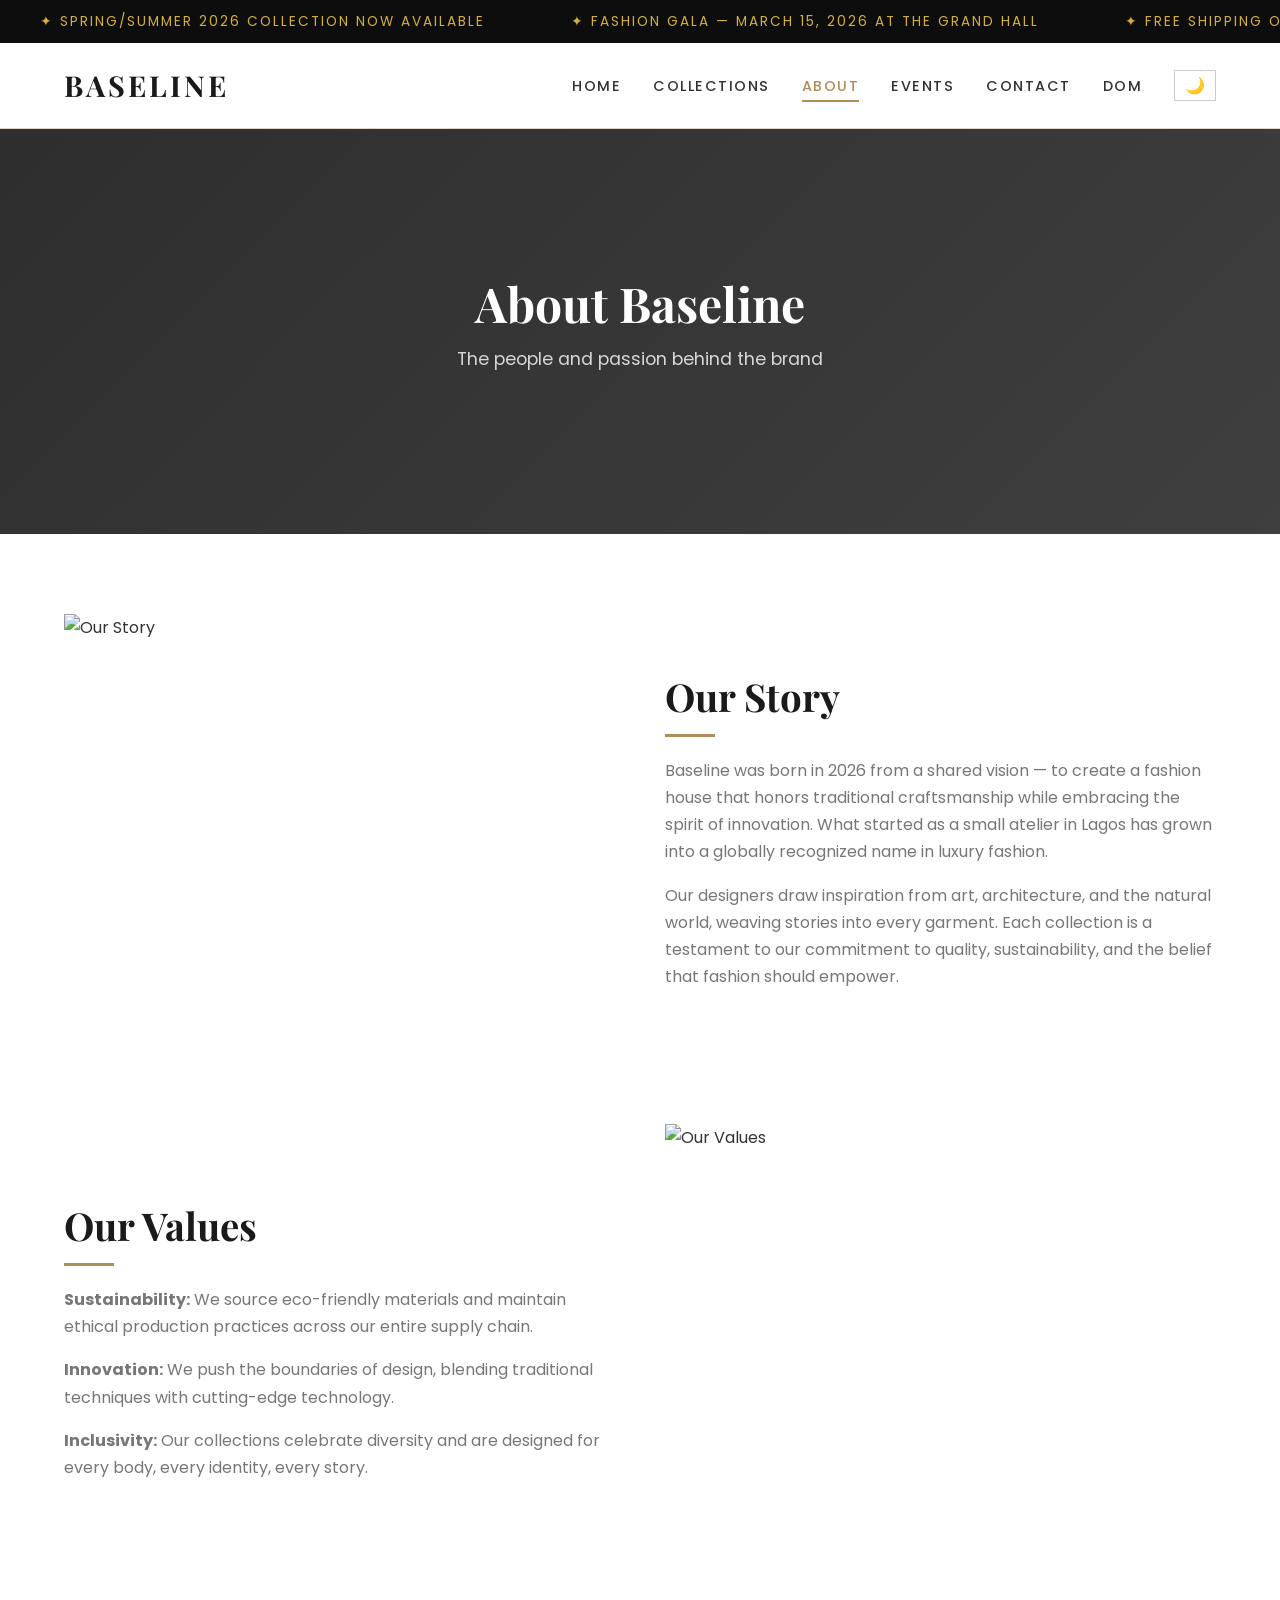
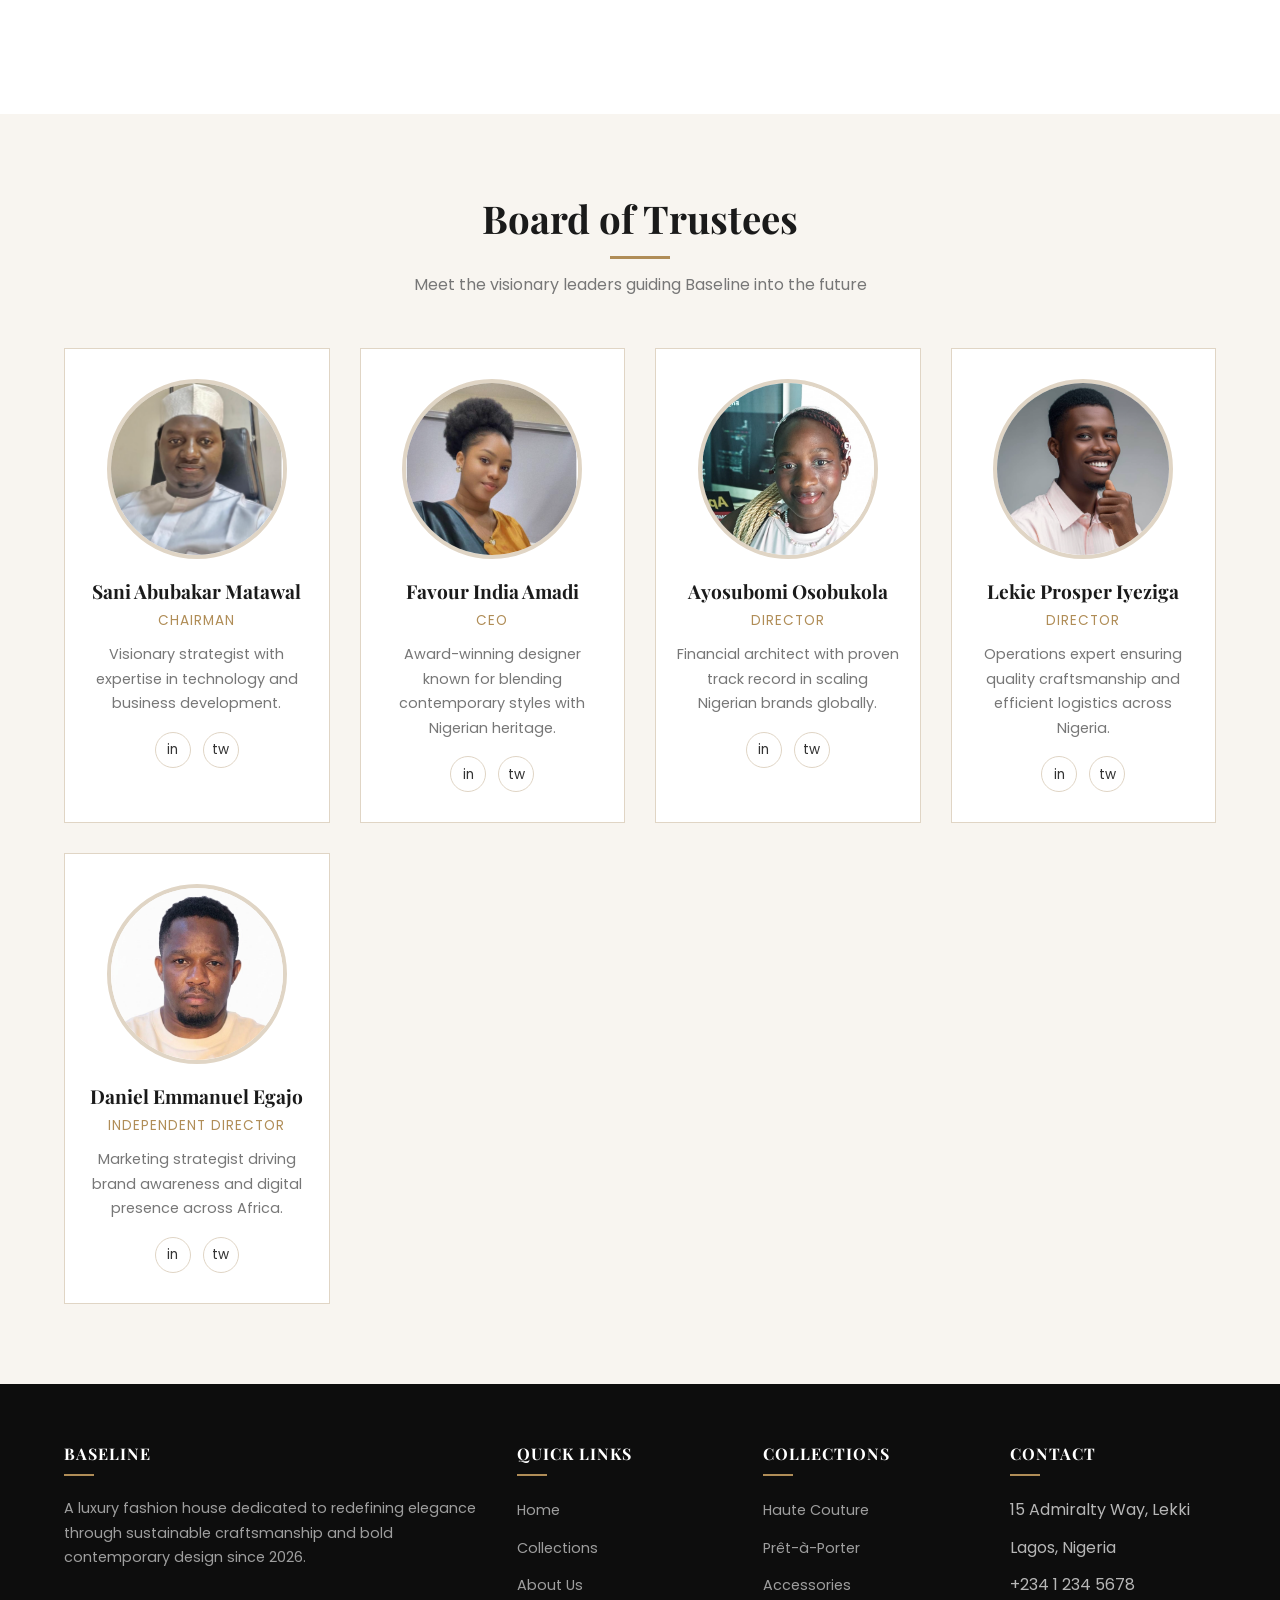
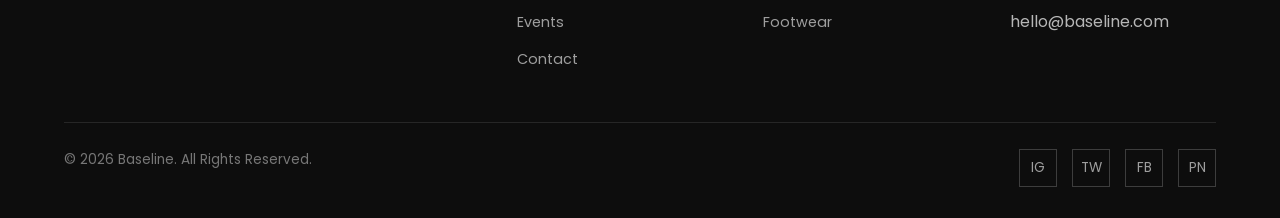
==== commit c69db436: "Update about page and add trustee images" ====
--- a/about.html
+++ b/about.html
@@ -214,7 +214,7 @@
           <div class="trustee-card reveal">
             <div class="photo-frame">
               <img
-                src="https://via.placeholder.com/300x300?text=DE"
+                src="images/Daniel Emmanuel.png"
                 alt="Daniel Emmanuel Egajo"
               />
             </div>
